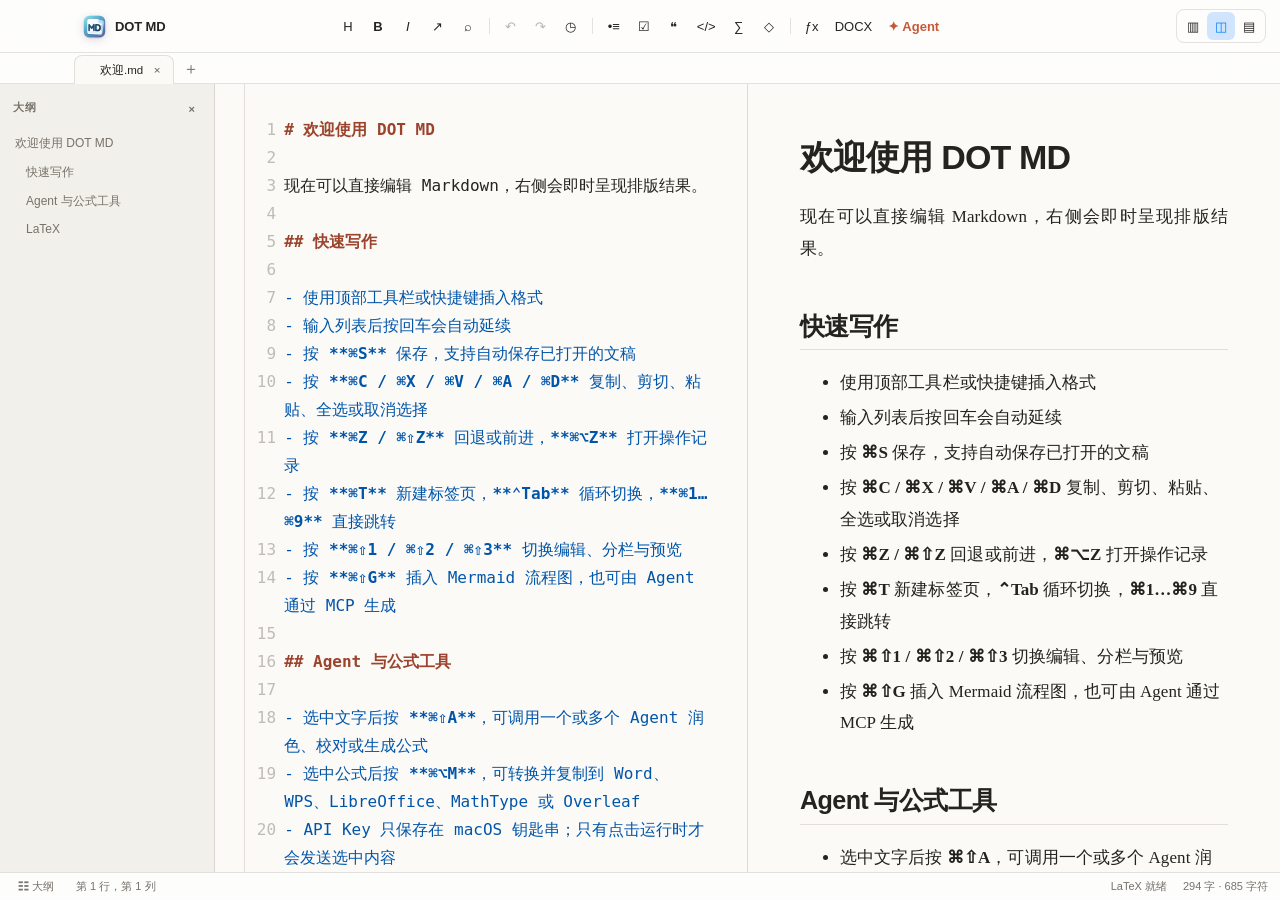
==== Sources/DOTMD/Resources/index.html @ 1af5473b "Open source DOT MD with iPhone and iPad support" ====
<!doctype html>
<html lang="zh-Hans">
<head>
  <meta charset="utf-8">
  <meta name="viewport" content="width=device-width, initial-scale=1">
  <meta http-equiv="Content-Security-Policy" content="default-src 'self' data: blob:; script-src 'self'; style-src 'self' 'unsafe-inline'; font-src 'self' data:; img-src 'self' data: blob:; connect-src 'none'; media-src 'none'; frame-src 'none'; object-src 'none'; worker-src 'none'; base-uri 'none'; form-action 'none'">
  <title>DOT MD</title>
  <link rel="stylesheet" href="vendor/codemirror/codemirror.css">
  <link rel="stylesheet" href="vendor/codemirror/addon/dialog/dialog.css">
  <link rel="stylesheet" href="vendor/katex/katex.min.css">
  <link rel="stylesheet" href="vendor/highlight/github.css" media="(prefers-color-scheme: light)">
  <link rel="stylesheet" href="vendor/highlight/github-dark.css" media="(prefers-color-scheme: dark)">
  <link rel="stylesheet" href="styles.css">
</head>
<body>
  <header class="topbar">
    <div class="traffic-space"></div>
    <div class="brand"><img class="brand-mark" src="Brand/DOT-MD-Mark.svg" alt=""><span>DOT MD</span></div>
    <nav class="format-tools" aria-label="格式工具栏">
      <button data-command="heading" title="标题（⌘⌥1）" aria-label="插入标题">H</button>
      <button data-command="bold" title="粗体（⌘B）" aria-label="加粗选中文字"><b>B</b></button>
      <button data-command="italic" title="斜体（⌘I）" aria-label="将选中文字设为斜体"><i>I</i></button>
      <button data-command="link" title="链接（⌘K）" aria-label="插入链接">↗</button>
      <button id="search-tools" title="查找与替换（⌘F）" aria-label="打开查找与替换">⌕</button>
      <span class="divider"></span>
      <button id="undo-action" title="回退（⌘Z）" aria-label="撤销上一步编辑">↶</button>
      <button id="redo-action" title="前进（⌘⇧Z）" aria-label="重做上一步编辑">↷</button>
      <button id="history-tools" title="操作记录（⌘⌥Z）" aria-label="打开操作记录">◷</button>
      <span class="divider"></span>
      <button data-command="bullet" title="无序列表" aria-label="插入无序列表">•≡</button>
      <button data-command="task" title="任务列表" aria-label="插入任务列表">☑</button>
      <button data-command="quote" title="引用" aria-label="插入引用">❝</button>
      <button data-command="code" title="代码块" aria-label="插入代码块">&lt;/&gt;</button>
      <button data-command="math" title="LaTeX 公式块（⌘⇧M）" aria-label="插入 LaTeX 公式块">∑</button>
      <button data-command="diagram" title="Mermaid 流程图（⌘⇧G）" aria-label="插入 Mermaid 流程图">◇</button>
      <span class="divider"></span>
      <button id="formula-tools" title="公式转换（⌘⌥M）" aria-label="打开公式转换器">ƒx</button>
      <button id="docx-tools" title="导出 Word / WPS（⌘⇧D）" aria-label="打开 Word 和 WPS 导出">DOCX</button>
      <button id="agent-tools" class="agent-button" title="Agent 编辑（⌘⇧A）" aria-label="打开 Agent 编辑台">✦ Agent</button>
    </nav>
    <div class="view-switch" role="group" aria-label="视图模式">
      <button data-mode="editor" title="仅编辑器" aria-label="仅显示编辑器" aria-pressed="false">▥</button>
      <button data-mode="split" class="active" title="分栏" aria-label="同时显示编辑器和预览" aria-pressed="true">◫</button>
      <button data-mode="preview" title="仅预览" aria-label="仅显示预览" aria-pressed="false">▤</button>
    </div>
    <div id="tabs-shell" aria-label="文稿标签页">
      <div id="tabs-list"></div>
      <button id="new-tab" title="新建标签页（⌘T）" aria-label="新建标签页">＋</button>
    </div>
  </header>

  <main id="workspace" class="mode-split outline-open">
    <aside id="outline">
      <div class="outline-header">大纲 <button id="close-outline" aria-label="关闭大纲">×</button></div>
      <div id="outline-list"><div class="outline-empty">添加标题后会在这里显示</div></div>
    </aside>
    <section id="editor-pane">
      <textarea id="source"></textarea>
    </section>
    <div id="splitter"></div>
    <section id="preview-pane">
      <article id="preview" class="markdown-body"></article>
    </section>
  </main>

  <footer class="statusbar">
    <button id="outline-toggle">☷ 大纲</button>
    <span id="cursor-status">第 1 行，第 1 列</span>
    <span class="status-spacer"></span>
    <span id="latex-status">LaTeX 就绪</span>
    <span id="word-count">0 字</span>
  </footer>

  <dialog id="settings-dialog">
    <form method="dialog">
      <h2>DOT MD 设置</h2>
      <section class="settings-section" aria-labelledby="settings-writing-title">
        <h3 id="settings-writing-title">写作与阅读</h3>
        <div class="settings-group">
          <label class="setting-row setting-slider"><span>编辑器字号</span><input id="font-size" type="range" min="13" max="24" value="16"><output id="font-size-value">16 px</output></label>
          <label class="setting-row setting-slider"><span>预览宽度</span><input id="reading-width" type="range" min="560" max="1000" step="20" value="760"><output id="reading-width-value">760 px</output></label>
          <label class="setting-row setting-toggle"><span>同步滚动</span><input id="sync-scroll" type="checkbox" checked></label>
          <label class="setting-row setting-toggle"><span>显示行号</span><input id="line-numbers" type="checkbox" checked></label>
        </div>
      </section>
      <section class="settings-section" aria-labelledby="settings-history-title">
        <h3 id="settings-history-title">操作记录</h3>
        <div class="settings-group">
          <label class="setting-row setting-slider"><span>历史记录步数</span><input id="history-depth" type="range" min="5" max="100" step="5" value="10"><output id="history-depth-value">10 步</output></label>
        </div>
      </section>
      <section class="settings-section" aria-labelledby="settings-appearance-title">
        <h3 id="settings-appearance-title">外观</h3>
        <div class="settings-group">
          <label class="setting-row setting-toggle glass-setting"><span class="setting-description">液态玻璃效果<small>仅用于顶栏、侧边栏等导航控件；macOS 26 使用系统材质</small></span><input id="liquid-glass" type="checkbox"></label>
        </div>
      </section>
      <section class="settings-section" aria-labelledby="settings-privacy-title">
        <h3 id="settings-privacy-title">隐私</h3>
        <div class="settings-group"><a id="open-privacy-policy" href="#privacy-policy">查看隐私政策与数据使用说明</a></div>
      </section>
      <section class="settings-section settings-agent-section" aria-labelledby="settings-agent-title">
        <h3 id="settings-agent-title">Agent 与模型</h3>
        <p class="settings-section-hint">在这里配置服务、模型和密钥；写作任务仍在 Agent 编辑台运行。密钥仅保存到 macOS 钥匙串。</p>
        <div id="agent-profiles"></div>
        <div class="settings-section-actions"><button type="button" id="save-agents" class="primary">保存 Agent 配置</button></div>
      </section>
      <section class="settings-section" aria-labelledby="settings-console-title">
        <h3 id="settings-console-title">Agent 控制台</h3>
        <div class="settings-group">
          <label class="setting-row setting-toggle"><span class="setting-description">允许本机 Agent 控制 DOT MD<small>使用 MCP / 命令行，不读取屏幕；默认关闭。每次读取或修改文稿都需要您在应用中确认。</small></span><input id="agent-console-enabled" type="checkbox"></label>
          <label class="setting-row setting-select"><span class="setting-description">允许的操作<small>只操作已在 DOT MD 中打开的文稿</small></span><select id="agent-console-access"><option value="read">仅读取</option><option value="edit">读取与编辑</option></select></label>
          <div class="agent-console-setup">
            <label><span>接入平台</span><select id="agent-console-platform"><option value="codex">Codex CLI</option><option value="claude">Claude Code</option><option value="cursor">Cursor</option><option value="opencode">OpenCode</option><option value="generic">DeepSeek Harness / 其他 MCP</option></select></label>
            <code id="agent-console-command">启用后显示接入命令</code>
            <button type="button" id="copy-agent-console-command">复制接入命令</button>
            <details><summary>直接控制命令</summary><code id="agent-console-cli-help">dotmd-agent status</code><p>支持 status、list、read、new、replace、append、diagram、find-replace、save；写入正文可从标准输入传入。</p></details>
          </div>
        </div>
      </section>
      <div class="dialog-actions"><button value="cancel" class="primary">完成</button></div>
    </form>
  </dialog>

  <dialog id="privacy-policy" class="large-dialog" aria-labelledby="privacy-policy-title">
    <form method="dialog">
      <div class="dialog-title"><div><h2 id="privacy-policy-title">DOT MD 隐私政策与数据使用说明</h2><p>当前应用版本 1.0.0 · 2026 年 10 月 5 日</p></div><button value="cancel" class="icon-close" aria-label="关闭隐私政策">×</button></div>
      <div class="privacy-policy-content">
        <h3>本机文稿与草稿</h3><p>普通编辑、查找、离线预览、公式转换和导出在设备上完成；当前没有广告、遥测上传或开发者运营的文稿服务器。应用访问您选择或主动打开的文稿，不自行扫描其他资料。iPhone/iPad 会在应用私有容器保存当前标签页正文、最近保存内容及文件访问书签，供重启恢复。恢复副本使用系统文件保护，可能进入系统备份；选择 iCloud Drive 等文件提供商时，同步由相应服务及系统设置管理。</p>
        <h3>设置、密钥与剪贴板</h3><p>偏好、端点、模型与工作流要求保存在本机。API Key 持久存入系统钥匙串；运行 Agent 时仍会作为认证信息发送给所配置端点或代理。请只使用可信地址。复制会写入系统剪贴板，粘贴会读取剪贴板；相关系统同步由您的系统设置决定。</p>
        <h3>第三方 Agent</h3><p>所有 Agent 默认停用。每次远程运行前会列出接收服务/主机与发送范围，只有您明确同意本次发送才继续。请求可能包含任务要求、选区、上下文或全文；并行评审、共识及工作流也可能向多个已选服务发送前序答案。DOCX 排版 Agent 只接收排版要求与设置。内容直接发往配置端点；接收方也会收到认证和网络连接信息，可能关联您的 API 账户并保存日志。数据保留、训练设置和删除方式依实际服务商政策，应用不能承诺所有服务都不存储或立即删除。回环地址服务是否继续联网由其提供者决定。</p>
        <h3>本机控制台</h3><p>MCP / 命令行控制台仅适用于 macOS，默认关闭且只监听回环地址。除状态检查外，文稿读取和修改请求仍需您在 DOT MD 中确认。Agent 宿主可能按自身策略处理获准读取的内容。</p>
        <h3>撤回与删除</h3><p>您可拒绝单次发送、停用 Agent，或点击“清除密钥”并保存配置；停用服务不自动删除 Key。关闭移动端标签页会从后续恢复副本移除它，未保存内容先询问是否保存；不会删除已另存的文件或备份。卸载不保证清除钥匙串，请在服务商账户撤销不再使用的 Key。删除本机内容不会删除第三方已收到的数据。</p>
        <h3>联系与完整说明</h3><p>完整政策随开源项目提供，计划公开地址为 github.com/mrckl-md/DOT-MD 的 PRIVACY.md；支持入口为同仓库 Issues。仓库公开前该入口尚不可用。反馈时不要附带真实 Key、私密文稿或未脱敏日志。正式商店版本还需发行者提供可访问政策链接及实际联系方式。</p>
      </div>
      <div class="dialog-actions"><button value="cancel" class="primary">完成</button></div>
    </form>
  </dialog>

  <dialog id="history-dialog" class="large-dialog history-dialog">
    <form method="dialog">
      <div class="dialog-title"><div><h2>操作记录</h2><p>选择任意记录，将当前文稿回退或前进到该状态。</p></div><button value="cancel" class="icon-close" aria-label="关闭操作记录">×</button></div>
      <div id="history-list" class="history-list"></div>
      <p class="format-hint">每个标签页分别保存记录；达到设置中的步数后，最旧记录会自动移除。回退后继续编辑会建立新的历史分支。</p>
    </form>
  </dialog>

  <dialog id="formula-dialog" class="large-dialog">
    <form method="dialog">
      <div class="dialog-title"><div><h2>公式转换器</h2><p>选中公式后规范化，并复制到学术编辑软件。</p></div><button value="cancel" class="icon-close" aria-label="关闭公式转换器">×</button></div>
      <label class="stack"><span>原始公式或普通数学文本</span><textarea id="formula-source" rows="4" placeholder="例如：积分 0 到无穷 e^-x^2 dx，或 ∑(1/n²)"></textarea></label>
      <div id="formula-preview" class="formula-preview">输入公式后在此预览</div>
      <div class="formula-actions">
        <button type="button" id="formula-normalize">自动转换为 LaTeX</button>
        <button type="button" id="formula-agent">让 Agent 修正</button>
        <select id="formula-target" aria-label="目标公式格式">
          <option value="word">Word / Microsoft 365</option><option value="wps">WPS 公式</option>
          <option value="mathml">MathML / LibreOffice</option><option value="latex">LaTeX / Overleaf</option>
          <option value="svg">SVG（视觉保真）</option>
        </select>
        <button type="button" id="formula-copy" class="primary">复制公式</button>
        <button type="button" id="formula-replace">替换选中内容</button>
      </div>
      <p class="format-hint">Word/WPS：先插入公式框（Word 为 ⌥=，输入格式选 LaTeX），再粘贴即可保持可编辑；剪贴板同时提供 MathML、LaTeX 与 SVG，目标软件会选择它支持的最佳格式。</p>
    </form>
  </dialog>

  <dialog id="search-dialog" class="large-dialog search-dialog">
    <form method="dialog">
      <div class="dialog-title"><div><h2>查找与替换</h2><p>支持精确、忽略大小写、模糊和 Agent 语义查找。</p></div><button value="cancel" class="icon-close" aria-label="关闭查找与替换">×</button></div>
      <div class="search-grid">
        <label class="stack"><span>查找</span><input id="search-query" type="search" autocomplete="off" placeholder="输入文字或语义描述…"></label>
        <label class="stack"><span>替换为</span><input id="replace-value" type="text" autocomplete="off" placeholder="替换内容（可留空）"></label>
        <label class="stack"><span>匹配方式</span><select id="search-mode"><option value="exact">精确匹配</option><option value="case-insensitive">忽略大小写</option><option value="fuzzy">模糊匹配</option></select></label>
      </div>
      <div class="search-actions">
        <button type="button" id="find-previous">上一个 ⇧↩</button>
        <button type="button" id="find-next" class="primary">下一个 ↩</button>
        <button type="button" id="replace-current">替换当前</button>
        <button type="button" id="replace-all">全部替换</button>
        <span class="action-spacer"></span>
        <button type="button" id="agent-find">✦ Agent 查找</button>
        <button type="button" id="agent-summary">✦ 总结全文</button>
      </div>
      <div id="search-status" class="search-status">输入内容开始查找</div>
      <div id="search-results" class="agent-results"></div>
      <p class="format-hint">普通和模糊查找完全在本机进行。只有主动点击 Agent 查找或总结全文，当前完整文稿才会发送给已启用的 Agent。</p>
    </form>
  </dialog>

  <dialog id="agent-dialog" class="large-dialog agent-dialog">
    <form method="dialog">
      <div class="dialog-title"><div><h2>Agent 编辑台</h2><p>可单独运行一个模型，或组成并行评审 / 共识集群。</p></div><button value="cancel" class="icon-close" aria-label="关闭 Agent 编辑台">×</button></div>
      <div class="agent-compose">
        <select id="agent-action"><option value="将选中内容改写得准确、清晰、适合学术写作">学术润色</option><option value="把选中内容转换为正确、可渲染的 LaTeX 公式，只返回公式源码">生成 / 修正公式</option><option value="用不要求数学背景的语言解释选中公式及每个符号">解释公式</option><option value="检查选中内容的逻辑、符号一致性和格式问题并给出修订稿">校对与审查</option><option value="总结完整文稿，生成结构清晰、可直接保存为 Markdown 的总结；保留关键结论、论据、公式和待办事项">总结全文为新文稿</option><option value="custom">自定义任务</option></select>
        <textarea id="agent-instruction" rows="2" placeholder="告诉 Agent 要怎样编辑…"></textarea>
        <select id="cluster-mode" aria-label="Agent 工作方式"><option value="single">单 Agent</option><option value="parallel">并行评审</option><option value="consensus">Agent 集群：并行 + 共识合并</option><option value="workflow">我的工作流程</option></select>
        <button type="button" id="agent-run" class="primary">运行 Agent</button>
      </div>
      <section id="workflow-builder" class="workflow-builder" hidden aria-label="我的文字工作流程">
        <div class="workflow-heading"><div><h3>我的文字工作流程</h3><p>按顺序完成每一步；“并行评审”会让几位 Agent 同时提出意见。</p></div><button type="button" id="workflow-template">使用常用流程</button></div>
        <label class="workflow-goal"><span>一句话描述想完成的事</span><textarea id="workflow-goal" rows="2" maxlength="1500" placeholder="例如：先润色论文摘要，让两位 Agent 分别审查，再综合成最终版本"></textarea></label>
        <div class="workflow-actions"><select id="workflow-planner" aria-label="负责设计流程的 Agent"></select><button type="button" id="workflow-generate">✦ Agent 设计流程</button><button type="button" id="workflow-add">＋ 添加一步</button></div>
        <div class="workflow-actions"><label>处理范围 <select id="workflow-scope"><option value="nearby">选中文字与附近内容</option><option value="full">完整文稿</option></select></label><label>完成后 <select id="workflow-outcome"><option value="edit">查看建议，再决定是否替换</option><option value="summary">可生成新的 .md 文稿</option></select></label></div>
        <p class="format-hint">设计流程时仅发送上面的一句话与可用 Agent 名称，不发送文稿。生成的步骤要先确认，且不会自动运行。</p>
        <div id="workflow-proposal" class="workflow-proposal" hidden></div>
        <div id="workflow-stages" class="workflow-stages"></div>
        <p id="workflow-preview" class="workflow-preview" aria-live="polite" tabindex="-1"></p>
      </section>
      <div class="agent-settings-link"><span id="agent-active-services">服务、模型和 API Key 在“设置 → Agent 与模型”中管理。</span><button type="button" id="agent-open-settings">管理 Agent…</button></div>
      <p class="format-hint">只有点击“运行 Agent”后，任务所需的选中内容或全文才会发送给已勾选的服务。工作流的后续步骤还会收到之前的 Agent 答案。并行与共识模式会产生多次 API 调用，费用由各供应商账户承担；本地 Agent 不离开电脑。</p>
      <div id="agent-results" class="agent-results"><div class="empty-result">先在文稿中选择内容，或直接描述编辑任务。</div></div>
    </form>
  </dialog>

  <dialog id="docx-dialog" class="large-dialog docx-dialog">
    <form method="dialog">
      <div class="dialog-title"><div><h2>导出 Word / WPS</h2><p>生成标准 .docx 文件；Word 与 WPS 使用同一文件，无需专有 .wps 格式。</p></div><button value="cancel" class="icon-close" aria-label="关闭 Word 和 WPS 导出">×</button></div>
      <div class="docx-layout">
        <div class="docx-controls">
          <label class="stack"><span>排版预设</span><select id="docx-preset"><option value="custom">自定义</option><option value="standard">通用文稿</option><option value="academic-cn">中文学术论文</option><option value="report">简洁报告</option></select></label>
          <div class="docx-font-groups">
            <section class="docx-font-group" aria-labelledby="docx-body-font-title">
              <h3 id="docx-body-font-title">正文</h3>
              <label class="stack"><span>中文字体</span><input id="docx-body-cjk-font" list="docx-fonts" value="宋体"></label>
              <label class="stack"><span>英文字体</span><input id="docx-body-latin-font" list="docx-fonts" value="Times New Roman"></label>
            </section>
            <section class="docx-font-group" aria-labelledby="docx-heading-font-title">
              <h3 id="docx-heading-font-title">标题</h3>
              <label class="stack"><span>中文字体</span><input id="docx-heading-cjk-font" list="docx-fonts" value="黑体"></label>
              <label class="stack"><span>英文字体</span><input id="docx-heading-latin-font" list="docx-fonts" value="Arial"></label>
            </section>
            <section class="docx-font-group" aria-labelledby="docx-math-font-title">
              <h3 id="docx-math-font-title">公式</h3>
              <label class="stack"><span>中文字符字体</span><input id="docx-math-cjk-font" list="docx-fonts" value="宋体"></label>
              <label class="stack"><span>英文字母与符号字体</span><input id="docx-math-latin-font" list="docx-fonts" value="Cambria Math"></label>
            </section>
          </div>
          <div class="docx-grid">
            <label class="stack"><span>代码字体</span><input id="docx-code-font" list="docx-fonts" value="Menlo"></label>
            <label class="stack"><span>正文字号 pt</span><input id="docx-body-size" type="number" min="8" max="24" step=".5" value="11"></label>
            <label class="stack"><span>标题放大倍数</span><input id="docx-heading-scale" type="number" min="1.05" max="2.4" step=".05" value="1.55"></label>
            <label class="stack"><span>行距倍数</span><input id="docx-line-spacing" type="number" min="1" max="3" step=".1" value="1.5"></label>
            <label class="stack"><span>段后间距 pt</span><input id="docx-paragraph-after" type="number" min="0" max="36" step="1" value="8"></label>
            <label class="stack"><span>首行缩进 mm</span><input id="docx-first-line-indent" type="number" min="0" max="20" step="1" value="0"></label>
            <label class="stack"><span>正文对齐</span><select id="docx-body-align"><option value="justify">两端对齐</option><option value="left">左对齐</option><option value="center">居中</option><option value="right">右对齐</option></select></label>
            <label class="stack"><span>标题对齐</span><select id="docx-heading-align"><option value="left">左对齐</option><option value="center">居中</option><option value="right">右对齐</option></select></label>
            <label class="stack"><span>纸张</span><select id="docx-page-size"><option value="letter">Letter</option><option value="a4">A4</option></select></label>
            <label class="stack"><span>页码</span><select id="docx-page-numbers"><option value="false">不显示</option><option value="true">页脚居中</option></select></label>
            <label class="stack"><span>上边距 mm</span><input id="docx-margin-top" type="number" min="10" max="50" step="1" value="25"></label>
            <label class="stack"><span>下边距 mm</span><input id="docx-margin-bottom" type="number" min="10" max="50" step="1" value="25"></label>
            <label class="stack"><span>左边距 mm</span><input id="docx-margin-left" type="number" min="10" max="50" step="1" value="25"></label>
            <label class="stack"><span>右边距 mm</span><input id="docx-margin-right" type="number" min="10" max="50" step="1" value="25"></label>
          </div>
          <datalist id="docx-fonts"><option value="Times New Roman"><option value="Arial"><option value="Calibri"><option value="Cambria"><option value="Cambria Math"><option value="STIX Two Math"><option value="宋体"><option value="黑体"><option value="楷体"><option value="仿宋"><option value="PingFang SC"><option value="Menlo"></datalist>
          <div class="docx-agent">
            <label class="stack"><span>一句话排版要求</span><textarea id="docx-request" rows="2" placeholder="例如：A4，正文宋体小四，1.5 倍行距，首行缩进两字，标题黑体居中，页脚页码"></textarea></label>
            <div class="docx-agent-actions"><select id="docx-agent-select" aria-label="排版 Agent"></select><button type="button" id="docx-agent-run">✦ Agent 生成设置</button><button type="button" id="docx-local-parse">本机识别常见要求</button></div>
            <div id="docx-agent-proposal" class="docx-agent-proposal" role="status"></div>
            <p class="format-hint">Agent 只接收上面的排版要求和当前设置，不接收文稿正文；仅在点击时请求所选服务。建议会先显示供确认，不自动改动文稿。</p>
          </div>
        </div>
        <aside class="docx-side"><div id="docx-page-preview" class="docx-page-preview"><h3>文稿标题</h3><p>这是中文与 English 混排的正文预览，可调整字体、行距与对齐。</p><p class="docx-math-sample">公式示例：E = mc²，中文变量甲。</p></div><div id="docx-layout-summary" class="docx-layout-summary"></div><p class="format-hint">中文、英文和公式字体分别写入 DOCX；目标电脑缺少字体时，Word/WPS 可能替换。Times New Roman 等非数学专用字体也可能被公式排版引擎替换，分式与根号建议使用 Cambria Math 等数学字体。公式仍以可编辑的 Word 数学结构导出。</p></aside>
      </div>
      <div class="docx-footer"><button type="button" id="docx-export" class="primary">导出 .docx…</button></div>
    </form>
  </dialog>
  <div id="toast" role="status"></div>

  <script src="vendor/codemirror/codemirror.js"></script>
  <script src="vendor/codemirror/mode/xml/xml.js"></script>
  <script src="vendor/codemirror/mode/markdown/markdown.js"></script>
  <script src="vendor/codemirror/addon/dialog/dialog.js"></script>
  <script src="vendor/codemirror/addon/search/searchcursor.js"></script>
  <script src="vendor/codemirror/addon/search/search.js"></script>
  <script src="vendor/codemirror/addon/search/jump-to-line.js"></script>
  <script src="vendor/codemirror/addon/edit/continuelist.js"></script>
  <script src="vendor/codemirror/addon/edit/closebrackets.js"></script>
  <script src="vendor/highlight/highlight.min.js"></script>
  <script src="vendor/katex/katex.min.js"></script>
  <script src="vendor/markdown-it/markdown-it.min.js"></script>
  <script src="vendor/markdown-it/markdown-it-footnote.min.js"></script>
  <script src="vendor/markdown-it/markdown-it-task-lists.min.js"></script>
  <script src="vendor/markdown-it/texmath.js"></script>
  <script src="fuzzy-search.js"></script>
  <script src="docx-export.js"></script>
  <script src="workflow-core.js"></script>
  <script src="mermaid-flowchart.js"></script>
  <script src="app.js"></script>
</body>
</html>
---- Sources/DOTMD/Resources/vendor/codemirror/codemirror.css ----
/* BASICS */

.CodeMirror {
  /* Set height, width, borders, and global font properties here */
  font-family: monospace;
  height: 300px;
  color: black;
  direction: ltr;
}

/* PADDING */

.CodeMirror-lines {
  padding: 4px 0; /* Vertical padding around content */
}
.CodeMirror pre.CodeMirror-line,
.CodeMirror pre.CodeMirror-line-like {
  padding: 0 4px; /* Horizontal padding of content */
}

.CodeMirror-scrollbar-filler, .CodeMirror-gutter-filler {
  background-color: white; /* The little square between H and V scrollbars */
}

/* GUTTER */

.CodeMirror-gutters {
  border-right: 1px solid #ddd;
  background-color: #f7f7f7;
  white-space: nowrap;
}
.CodeMirror-linenumbers {}
.CodeMirror-linenumber {
  padding: 0 3px 0 5px;
  min-width: 20px;
  text-align: right;
  color: #999;
  white-space: nowrap;
}

.CodeMirror-guttermarker { color: black; }
.CodeMirror-guttermarker-subtle { color: #999; }

/* CURSOR */

.CodeMirror-cursor {
  border-left: 1px solid black;
  border-right: none;
  width: 0;
}
/* Shown when moving in bi-directional text */
.CodeMirror div.CodeMirror-secondarycursor {
  border-left: 1px solid silver;
}
.cm-fat-cursor .CodeMirror-cursor {
  width: auto;
  border: 0 !important;
  background: #7e7;
}
.cm-fat-cursor div.CodeMirror-cursors {
  z-index: 1;
}
.cm-fat-cursor .CodeMirror-line::selection,
.cm-fat-cursor .CodeMirror-line > span::selection, 
.cm-fat-cursor .CodeMirror-line > span > span::selection { background: transparent; }
.cm-fat-cursor .CodeMirror-line::-moz-selection,
.cm-fat-cursor .CodeMirror-line > span::-moz-selection,
.cm-fat-cursor .CodeMirror-line > span > span::-moz-selection { background: transparent; }
.cm-fat-cursor { caret-color: transparent; }
@-moz-keyframes blink {
  0% {}
  50% { background-color: transparent; }
  100% {}
}
@-webkit-keyframes blink {
  0% {}
  50% { background-color: transparent; }
  100% {}
}
@keyframes blink {
  0% {}
  50% { background-color: transparent; }
  100% {}
}

/* Can style cursor different in overwrite (non-insert) mode */
.CodeMirror-overwrite .CodeMirror-cursor {}

.cm-tab { display: inline-block; text-decoration: inherit; }

.CodeMirror-rulers {
  position: absolute;
  left: 0; right: 0; top: -50px; bottom: 0;
  overflow: hidden;
}
.CodeMirror-ruler {
  border-left: 1px solid #ccc;
  top: 0; bottom: 0;
  position: absolute;
}

/* DEFAULT THEME */

.cm-s-default .cm-header {color: blue;}
.cm-s-default .cm-quote {color: #090;}
.cm-negative {color: #d44;}
.cm-positive {color: #292;}
.cm-header, .cm-strong {font-weight: bold;}
.cm-em {font-style: italic;}
.cm-link {text-decoration: underline;}
.cm-strikethrough {text-decoration: line-through;}

.cm-s-default .cm-keyword {color: #708;}
.cm-s-default .cm-atom {color: #219;}
.cm-s-default .cm-number {color: #164;}
.cm-s-default .cm-def {color: #00f;}
.cm-s-default .cm-variable,
.cm-s-default .cm-punctuation,
.cm-s-default .cm-property,
.cm-s-default .cm-operator {}
.cm-s-default .cm-variable-2 {color: #05a;}
.cm-s-default .cm-variable-3, .cm-s-default .cm-type {color: #085;}
.cm-s-default .cm-comment {color: #a50;}
.cm-s-default .cm-string {color: #a11;}
.cm-s-default .cm-string-2 {color: #f50;}
.cm-s-default .cm-meta {color: #555;}
.cm-s-default .cm-qualifier {color: #555;}
.cm-s-default .cm-builtin {color: #30a;}
.cm-s-default .cm-bracket {color: #997;}
.cm-s-default .cm-tag {color: #170;}
.cm-s-default .cm-attribute {color: #00c;}
.cm-s-default .cm-hr {color: #999;}
.cm-s-default .cm-link {color: #00c;}

.cm-s-default .cm-error {color: #f00;}
.cm-invalidchar {color: #f00;}

.CodeMirror-composing { border-bottom: 2px solid; }

/* Default styles for common addons */

div.CodeMirror span.CodeMirror-matchingbracket {color: #0b0;}
div.CodeMirror span.CodeMirror-nonmatchingbracket {color: #a22;}
.CodeMirror-matchingtag { background: rgba(255, 150, 0, .3); }
.CodeMirror-activeline-background {background: #e8f2ff;}

/* STOP */

/* The rest of this file contains styles related to the mechanics of
   the editor. You probably shouldn't touch them. */

.CodeMirror {
  position: relative;
  overflow: hidden;
  background: white;
}

.CodeMirror-scroll {
  overflow: scroll !important; /* Things will break if this is overridden */
  /* 50px is the magic margin used to hide the element's real scrollbars */
  /* See overflow: hidden in .CodeMirror */
  margin-bottom: -50px; margin-right: -50px;
  padding-bottom: 50px;
  height: 100%;
  outline: none; /* Prevent dragging from highlighting the element */
  position: relative;
  z-index: 0;
}
.CodeMirror-sizer {
  position: relative;
  border-right: 50px solid transparent;
}

/* The fake, visible scrollbars. Used to force redraw during scrolling
   before actual scrolling happens, thus preventing shaking and
   flickering artifacts. */
.CodeMirror-vscrollbar, .CodeMirror-hscrollbar, .CodeMirror-scrollbar-filler, .CodeMirror-gutter-filler {
  position: absolute;
  z-index: 6;
  display: none;
  outline: none;
}
.CodeMirror-vscrollbar {
  right: 0; top: 0;
  overflow-x: hidden;
  overflow-y: scroll;
}
.CodeMirror-hscrollbar {
  bottom: 0; left: 0;
  overflow-y: hidden;
  overflow-x: scroll;
}
.CodeMirror-scrollbar-filler {
  right: 0; bottom: 0;
}
.CodeMirror-gutter-filler {
  left: 0; bottom: 0;
}

.CodeMirror-gutters {
  position: absolute; left: 0; top: 0;
  min-height: 100%;
  z-index: 3;
}
.CodeMirror-gutter {
  white-space: normal;
  height: 100%;
  display: inline-block;
  vertical-align: top;
  margin-bottom: -50px;
}
.CodeMirror-gutter-wrapper {
  position: absolute;
  z-index: 4;
  background: none !important;
  border: none !important;
}
.CodeMirror-gutter-background {
  position: absolute;
  top: 0; bottom: 0;
  z-index: 4;
}
.CodeMirror-gutter-elt {
  position: absolute;
  cursor: default;
  z-index: 4;
}
.CodeMirror-gutter-wrapper ::selection { background-color: transparent }
.CodeMirror-gutter-wrapper ::-moz-selection { background-color: transparent }

.CodeMirror-lines {
  cursor: text;
  min-height: 1px; /* prevents collapsing before first draw */
}
.CodeMirror pre.CodeMirror-line,
.CodeMirror pre.CodeMirror-line-like {
  /* Reset some styles that the rest of the page might have set */
  -moz-border-radius: 0; -webkit-border-radius: 0; border-radius: 0;
  border-width: 0;
  background: transparent;
  font-family: inherit;
  font-size: inherit;
  margin: 0;
  white-space: pre;
  word-wrap: normal;
  line-height: inherit;
  color: inherit;
  z-index: 2;
  position: relative;
  overflow: visible;
  -webkit-tap-highlight-color: transparent;
  -webkit-font-variant-ligatures: contextual;
  font-variant-ligatures: contextual;
}
.CodeMirror-wrap pre.CodeMirror-line,
.CodeMirror-wrap pre.CodeMirror-line-like {
  word-wrap: break-word;
  white-space: pre-wrap;
  word-break: normal;
}

.CodeMirror-linebackground {
  position: absolute;
  left: 0; right: 0; top: 0; bottom: 0;
  z-index: 0;
}

.CodeMirror-linewidget {
  position: relative;
  z-index: 2;
  padding: 0.1px; /* Force widget margins to stay inside of the container */
}

.CodeMirror-widget {}

.CodeMirror-rtl pre { direction: rtl; }

.CodeMirror-code {
  outline: none;
}

/* Force content-box sizing for the elements where we expect it */
.CodeMirror-scroll,
.CodeMirror-sizer,
.CodeMirror-gutter,
.CodeMirror-gutters,
.CodeMirror-linenumber {
  -moz-box-sizing: content-box;
  box-sizing: content-box;
}

.CodeMirror-measure {
  position: absolute;
  width: 100%;
  height: 0;
  overflow: hidden;
  visibility: hidden;
}

.CodeMirror-cursor {
  position: absolute;
  pointer-events: none;
}
.CodeMirror-measure pre { position: static; }

div.CodeMirror-cursors {
  visibility: hidden;
  position: relative;
  z-index: 3;
}
div.CodeMirror-dragcursors {
  visibility: visible;
}

.CodeMirror-focused div.CodeMirror-cursors {
  visibility: visible;
}

.CodeMirror-selected { background: #d9d9d9; }
.CodeMirror-focused .CodeMirror-selected { background: #d7d4f0; }
.CodeMirror-crosshair { cursor: crosshair; }
.CodeMirror-line::selection, .CodeMirror-line > span::selection, .CodeMirror-line > span > span::selection { background: #d7d4f0; }
.CodeMirror-line::-moz-selection, .CodeMirror-line > span::-moz-selection, .CodeMirror-line > span > span::-moz-selection { background: #d7d4f0; }

.cm-searching {
  background-color: #ffa;
  background-color: rgba(255, 255, 0, .4);
}

/* Used to force a border model for a node */
.cm-force-border { padding-right: .1px; }

@media print {
  /* Hide the cursor when printing */
  .CodeMirror div.CodeMirror-cursors {
    visibility: hidden;
  }
}

/* See issue #2901 */
.cm-tab-wrap-hack:after { content: ''; }

/* Help users use markselection to safely style text background */
span.CodeMirror-selectedtext { background: none; }
---- Sources/DOTMD/Resources/vendor/codemirror/addon/dialog/dialog.css ----
.CodeMirror-dialog {
  position: absolute;
  left: 0; right: 0;
  background: inherit;
  z-index: 15;
  padding: .1em .8em;
  overflow: hidden;
  color: inherit;
}

.CodeMirror-dialog-top {
  border-bottom: 1px solid #eee;
  top: 0;
}

.CodeMirror-dialog-bottom {
  border-top: 1px solid #eee;
  bottom: 0;
}

.CodeMirror-dialog input {
  border: none;
  outline: none;
  background: transparent;
  width: 20em;
  color: inherit;
  font-family: monospace;
}

.CodeMirror-dialog button {
  font-size: 70%;
}
---- Sources/DOTMD/Resources/vendor/highlight/github.css ----
pre code.hljs {
  display: block;
  overflow-x: auto;
  padding: 1em
}
code.hljs {
  padding: 3px 5px
}
/*!
  Theme: GitHub
  Description: Light theme as seen on github.com
  Author: github.com
  Maintainer: @Hirse
  Updated: 2021-05-15

  Outdated base version: https://github.com/primer/github-syntax-light
  Current colors taken from GitHub's CSS
*/
.hljs {
  color: #24292e;
  background: #ffffff
}
.hljs-doctag,
.hljs-keyword,
.hljs-meta .hljs-keyword,
.hljs-template-tag,
.hljs-template-variable,
.hljs-type,
.hljs-variable.language_ {
  /* prettylights-syntax-keyword */
  color: #d73a49
}
.hljs-title,
.hljs-title.class_,
.hljs-title.class_.inherited__,
.hljs-title.function_ {
  /* prettylights-syntax-entity */
  color: #6f42c1
}
.hljs-attr,
.hljs-attribute,
.hljs-literal,
.hljs-meta,
.hljs-number,
.hljs-operator,
.hljs-variable,
.hljs-selector-attr,
.hljs-selector-class,
.hljs-selector-id {
  /* prettylights-syntax-constant */
  color: #005cc5
}
.hljs-regexp,
.hljs-string,
.hljs-meta .hljs-string {
  /* prettylights-syntax-string */
  color: #032f62
}
.hljs-built_in,
.hljs-symbol {
  /* prettylights-syntax-variable */
  color: #e36209
}
.hljs-comment,
.hljs-code,
.hljs-formula {
  /* prettylights-syntax-comment */
  color: #6a737d
}
.hljs-name,
.hljs-quote,
.hljs-selector-tag,
.hljs-selector-pseudo {
  /* prettylights-syntax-entity-tag */
  color: #22863a
}
.hljs-subst {
  /* prettylights-syntax-storage-modifier-import */
  color: #24292e
}
.hljs-section {
  /* prettylights-syntax-markup-heading */
  color: #005cc5;
  font-weight: bold
}
.hljs-bullet {
  /* prettylights-syntax-markup-list */
  color: #735c0f
}
.hljs-emphasis {
  /* prettylights-syntax-markup-italic */
  color: #24292e;
  font-style: italic
}
.hljs-strong {
  /* prettylights-syntax-markup-bold */
  color: #24292e;
  font-weight: bold
}
.hljs-addition {
  /* prettylights-syntax-markup-inserted */
  color: #22863a;
  background-color: #f0fff4
}
.hljs-deletion {
  /* prettylights-syntax-markup-deleted */
  color: #b31d28;
  background-color: #ffeef0
}
.hljs-char.escape_,
.hljs-link,
.hljs-params,
.hljs-property,
.hljs-punctuation,
.hljs-tag {
  /* purposely ignored */
  
}
---- Sources/DOTMD/Resources/vendor/highlight/github-dark.css ----
pre code.hljs {
  display: block;
  overflow-x: auto;
  padding: 1em
}
code.hljs {
  padding: 3px 5px
}
/*!
  Theme: GitHub Dark
  Description: Dark theme as seen on github.com
  Author: github.com
  Maintainer: @Hirse
  Updated: 2021-05-15

  Outdated base version: https://github.com/primer/github-syntax-dark
  Current colors taken from GitHub's CSS
*/
.hljs {
  color: #c9d1d9;
  background: #0d1117
}
.hljs-doctag,
.hljs-keyword,
.hljs-meta .hljs-keyword,
.hljs-template-tag,
.hljs-template-variable,
.hljs-type,
.hljs-variable.language_ {
  /* prettylights-syntax-keyword */
  color: #ff7b72
}
.hljs-title,
.hljs-title.class_,
.hljs-title.class_.inherited__,
.hljs-title.function_ {
  /* prettylights-syntax-entity */
  color: #d2a8ff
}
.hljs-attr,
.hljs-attribute,
.hljs-literal,
.hljs-meta,
.hljs-number,
.hljs-operator,
.hljs-variable,
.hljs-selector-attr,
.hljs-selector-class,
.hljs-selector-id {
  /* prettylights-syntax-constant */
  color: #79c0ff
}
.hljs-regexp,
.hljs-string,
.hljs-meta .hljs-string {
  /* prettylights-syntax-string */
  color: #a5d6ff
}
.hljs-built_in,
.hljs-symbol {
  /* prettylights-syntax-variable */
  color: #ffa657
}
.hljs-comment,
.hljs-code,
.hljs-formula {
  /* prettylights-syntax-comment */
  color: #8b949e
}
.hljs-name,
.hljs-quote,
.hljs-selector-tag,
.hljs-selector-pseudo {
  /* prettylights-syntax-entity-tag */
  color: #7ee787
}
.hljs-subst {
  /* prettylights-syntax-storage-modifier-import */
  color: #c9d1d9
}
.hljs-section {
  /* prettylights-syntax-markup-heading */
  color: #1f6feb;
  font-weight: bold
}
.hljs-bullet {
  /* prettylights-syntax-markup-list */
  color: #f2cc60
}
.hljs-emphasis {
  /* prettylights-syntax-markup-italic */
  color: #c9d1d9;
  font-style: italic
}
.hljs-strong {
  /* prettylights-syntax-markup-bold */
  color: #c9d1d9;
  font-weight: bold
}
.hljs-addition {
  /* prettylights-syntax-markup-inserted */
  color: #aff5b4;
  background-color: #033a16
}
.hljs-deletion {
  /* prettylights-syntax-markup-deleted */
  color: #ffdcd7;
  background-color: #67060c
}
.hljs-char.escape_,
.hljs-link,
.hljs-params,
.hljs-property,
.hljs-punctuation,
.hljs-tag {
  /* purposely ignored */
  
}
---- Sources/DOTMD/Resources/styles.css ----
:root {
  color-scheme: light dark;
  --bg: #f7f5f0;
  --panel: #fbfaf7;
  --raised: rgba(255,255,255,.78);
  --text: #24231f;
  --muted: #777269;
  --line: rgba(70,62,49,.14);
  --accent: #c65836;
  --accent-soft: rgba(198,88,54,.12);
  --control-accent: #007aff;
  --control-accent-soft: rgba(0,122,255,.18);
  --control-surface: rgba(116,105,91,.07);
  --control-field: #fff;
  --control-raised: rgba(255,255,255,.86);
  --slider-track: rgba(73,68,62,.22);
  --switch-off: #a7a6a4;
  --editor-size: 16px;
  --reading-width: 760px;
}
* {
  box-sizing: border-box;
}
html, body {
  width: 100%;
  height: 100%;
  margin: 0;
  overflow: hidden;
}
body {
  background: var(--bg);
  color: var(--text);
  font-family: -apple-system, BlinkMacSystemFont, "SF Pro Text", sans-serif;
  transition: background .25s ease;
}
button {
  color: inherit;
  font: inherit;
}
.topbar {
  height: 84px;
  display: grid;
  grid-template-columns: 225px 1fr 225px;
  grid-template-rows: 52px 32px;
  align-items: center;
  border-bottom: 1px solid var(--line);
  background: var(--raised);
  backdrop-filter: blur(22px);
  -webkit-app-region: drag;
  user-select: none;
}
.traffic-space {
  position: absolute;
  width: 78px;
}
.brand {
  padding-left: 82px;
  display: flex;
  align-items: center;
  gap: 8px;
  font-size: 13px;
  font-weight: 650;
  letter-spacing: -.01em;
  white-space:nowrap;
  -webkit-app-region:drag;
  cursor:default;
}
.brand-mark {
  display:block;
  width:25px;
  height:25px;
  border-radius:8px;
  filter:drop-shadow(0 2px 4px rgba(56,37,83,.18));
}
.format-tools {
  justify-self: center;
  display: flex;
  align-items: center;
  gap: 2px;
  white-space:nowrap;
}
.format-tools button, .view-switch button {
  border: 0;
  border-radius: 6px;
  background: transparent;
  min-width: 28px;
  height: 28px;
  padding: 0 7px;
  font-size: 13px;
  cursor:pointer;
}
.format-tools button:disabled {
  opacity:.32;
  pointer-events:none
}
.format-tools .agent-button {
  width:auto;
  color:var(--accent);
  font-weight:650;
}
.format-tools button:hover, .view-switch button:hover, .statusbar button:hover {
  background: var(--control-accent-soft);
  color: var(--control-accent);
}
.divider {
  width: 1px;
  height: 16px;
  margin: 0 5px;
  background: var(--line);
}
.view-switch {
  justify-self: end;
  margin-right: 14px;
  padding: 2px;
  display: flex;
  border: 1px solid var(--line);
  border-radius: 8px;
}
.view-switch button.active {
  background: var(--control-accent-soft);
  color: var(--control-accent);
}
#tabs-shell {
  grid-column:1/-1;
  width:100%;
  height:32px;
  display:flex;
  align-items:end;
  gap:4px;
  padding:0 10px 0 74px;
  border-top:1px solid var(--line);
  overflow:hidden;
}
.topbar button,.topbar input,.topbar select,.topbar textarea,.topbar a,.topbar .document-tab {
  -webkit-app-region:no-drag
}
#tabs-list {
  min-width:0;
  display:flex;
  align-items:end;
  gap:3px;
  overflow-x:auto;
  scrollbar-width:none;
}
#tabs-list::-webkit-scrollbar {
  display:none;
}
.document-tab {
  flex:0 1 210px;
  min-width:92px;
  max-width:210px;
  height:28px;
  display:grid;
  grid-template-columns:10px minmax(0,1fr) 20px;
  align-items:center;
  gap:5px;
  padding:0 5px 0 10px;
  border:1px solid transparent;
  border-bottom:0;
  border-radius:8px 8px 0 0;
  background:transparent;
  color:var(--muted);
  font-size:11.5px;
  cursor:default;
}
.document-tab:hover {
  background:rgba(120,110,90,.07);
}
.document-tab.active {
  height:29px;
  background:var(--panel);
  color:var(--text);
  border-color:var(--line);
  box-shadow:0 -1px 0 rgba(255,255,255,.04) inset;
}
.tab-dirty {
  width:7px;
  height:7px;
  border-radius:50%;
  background:transparent;
}
.document-tab.dirty .tab-dirty {
  background:var(--accent);
}
.tab-title {
  overflow:hidden;
  text-overflow:ellipsis;
  white-space:nowrap;
  text-align:left;
}
.tab-close {
  display:grid;
  place-items:center;
  width:18px;
  height:18px;
  border:0;
  border-radius:5px;
  background:transparent;
  color:inherit;
  opacity:0;
  padding:0;
}
.document-tab:hover .tab-close,.document-tab.active .tab-close {
  opacity:.72;
}
.tab-close:hover {
  background:var(--control-accent-soft);
  color:var(--control-accent);
  opacity:1
}
#new-tab {
  flex:0 0 26px;
  height:25px;
  margin-bottom:2px;
  border:0;
  border-radius:6px;
  background:transparent;
  color:var(--muted);
  font-size:16px;
  padding:0;
}
#new-tab:hover {
  background:var(--control-accent-soft);
  color:var(--control-accent);
}
#workspace {
  height: calc(100% - 112px);
  display: grid;
  grid-template-columns: 0 minmax(300px,1fr) 1px minmax(300px,1fr);
}
#workspace.outline-open {
  grid-template-columns: 215px minmax(300px,1fr) 1px minmax(300px,1fr);
}
#outline {
  grid-column:1;
  overflow: hidden;
  border-right: 1px solid var(--line);
  background: rgba(0,0,0,.018);
  min-width: 0;
}
.outline-header {
  height: 42px;
  padding: 16px 13px 8px;
  font-size: 11px;
  font-weight: 700;
  color: var(--muted);
  letter-spacing: .08em;
  display:flex;
  justify-content:space-between;
}
.outline-header button {
  border:0;
  background:transparent;
  color:var(--muted);
  cursor:pointer;
}
#outline-list {
  padding: 3px 8px 20px;
  overflow: auto;
  height: calc(100% - 42px);
}
.outline-item {
  display:block;
  width:100%;
  border:0;
  background:transparent;
  text-align:left;
  border-radius:6px;
  padding:6px 7px;
  overflow:hidden;
  text-overflow:ellipsis;
  white-space:nowrap;
  color:var(--muted);
  font-size:12px;
}
.outline-item:hover {
  background:var(--control-accent-soft);
  color:var(--control-accent);
}
.outline-empty {
  color:var(--muted);
  opacity:.62;
  font-size:12px;
  padding:8px;
  line-height:1.5;
}
#editor-pane, #preview-pane {
  min-width:0;
  overflow:hidden;
  background:var(--panel);
}
#editor-pane {
  grid-column:2;
}
#splitter {
  grid-column:3;
  background:var(--line);
  cursor:col-resize;
}
#preview-pane {
  grid-column:4;
}
.CodeMirror {
  width:100%;
  height:100%;
  background:transparent;
  color:var(--text);
  font:var(--editor-size)/1.75 ui-monospace,"SFMono-Regular",Menlo,monospace;
}
.CodeMirror-gutters {
  background:transparent;
  border-right:1px solid var(--line);
}
.CodeMirror-linenumber {
  color:var(--muted);
  opacity:.45;
}
.CodeMirror-lines {
  padding:32px 7%;
}
.CodeMirror-cursor {
  border-left-color:var(--accent);
  border-left-width:2px;
}
.CodeMirror-selected {
  background:var(--accent-soft) !important;
}
.cm-header {
  color:#9b432d !important;
  font-weight:700;
}
.cm-strong {
  color:#9b432d;
}
.cm-em {
  color:#71603b
}
.cm-link {
  color:#2f6d82
}
.cm-comment {
  color:#888
}
.cm-quote {
  color:#777
}
.cm-variable-2 {
  color:#7d5c30
}
#preview-pane {
  overflow:auto;
  scroll-behavior:smooth;
}
.markdown-body {
  max-width:var(--reading-width);
  margin:0 auto;
  padding:44px 52px 100px;
  font:17px/1.86 Charter,"Iowan Old Style","Songti SC",serif;
  letter-spacing:.005em;
}
.markdown-body h1,.markdown-body h2,.markdown-body h3,.markdown-body h4 {
  font-family:-apple-system,BlinkMacSystemFont,"PingFang SC",sans-serif;
  line-height:1.3;
  letter-spacing:-.025em;
  margin:1.8em 0 .65em;
  scroll-margin-top:24px;
}
.markdown-body h1 {
  font-size:2em;
  margin-top:.2em;
}
.markdown-body h2 {
  font-size:1.48em;
  border-bottom:1px solid var(--line);
  padding-bottom:.28em
}
.markdown-body h3 {
  font-size:1.18em
}
.markdown-body p {
  margin:.75em 0;
  text-align:justify;
}
.markdown-body a {
  color:var(--accent);
  text-decoration-thickness:1px;
  text-underline-offset:3px
}
.markdown-body blockquote {
  margin:1.2em 0;
  padding:.1em 1.2em;
  border-left:3px solid var(--accent);
  color:var(--muted);
  background:var(--accent-soft);
  border-radius:0 7px 7px 0
}
.markdown-body code {
  font: .87em/1.5 ui-monospace,"SFMono-Regular",Menlo,monospace;
  background:rgba(120,110,90,.1);
  padding:.12em .35em;
  border-radius:4px
}
.markdown-body pre {
  overflow:auto;
  border:1px solid var(--line);
  background:rgba(120,110,90,.07);
  padding:16px 18px;
  border-radius:10px
}
.markdown-body pre code {
  padding:0;
  background:none
}
.dotmd-mermaid {
  margin:1.35em 0;
  padding:24px;
  overflow:auto;
  border:1px solid color-mix(in srgb, var(--line) 65%, transparent);
  border-radius:13px;
  background:var(--panel);
}
.dotmd-flowchart-svg {
  display:block;
  width:100%;
  min-width:480px;
  height:auto;
  max-height:none;
}
.dotmd-flow-node rect,.dotmd-flow-node ellipse,.dotmd-flow-node polygon {
  fill:#f5f3ff;
  stroke:#a999ec;
  stroke-width:1.55;
}
.dotmd-flow-node text,.dotmd-flow-edge-label {
  fill:var(--text);
  font:500 14px -apple-system,BlinkMacSystemFont,"PingFang SC",sans-serif;
}
.dotmd-flow-edge {
  fill:none;
  stroke:color-mix(in srgb, var(--text) 72%, var(--muted));
  stroke-width:1.55;
}
.dotmd-flow-arrow { fill:var(--text); }
.dotmd-flow-edge-label {
  paint-order:stroke;
  stroke:var(--panel);
  stroke-width:6px;
  stroke-linejoin:round;
  font-size:12px;
}
@media (prefers-color-scheme:dark) {
  .dotmd-flow-node rect,.dotmd-flow-node ellipse,.dotmd-flow-node polygon {
    fill:#343047;
    stroke:#a999ec;
  }
}
.dotmd-mermaid-error {
  display:grid;
  gap:6px;
  color:#c43c35;
  background:rgba(220,70,60,.08);
}
.dotmd-mermaid-error span { color:var(--muted); }
.markdown-body table {
  width:100%;
  border-collapse:collapse;
  margin:1.4em 0;
  font-size:.94em
}
.markdown-body th,.markdown-body td {
  border:1px solid var(--line);
  padding:7px 10px
}
.markdown-body th {
  background:rgba(120,110,90,.08)
}
.markdown-body img {
  max-width:100%;
  border-radius:8px
}
.markdown-body hr {
  border:0;
  border-top:1px solid var(--line);
  margin:2.5em 0
}
.markdown-body li {
  margin:.2em 0
}
.task-list-item {
  list-style:none
}
.task-list-item input {
  margin-left:-1.4em;
  margin-right:.45em;
  accent-color:var(--control-accent)
}
.markdown-body .preview-selection {
  position:relative;
  background:linear-gradient(90deg,var(--accent-soft),rgba(198,88,54,.045));
  outline:2px solid color-mix(in srgb,var(--accent) 42%,transparent);
  outline-offset:5px;
  border-radius:5px;
  transition:background .14s ease,outline-color .14s ease
}
.katex-display {
  overflow-x:auto;
  overflow-y:hidden;
  padding:.5em 0
}
.footnotes {
  font-size:.86em;
  color:var(--muted);
  border-top:1px solid var(--line);
  margin-top:3em
}
.statusbar {
  height:28px;
  display:flex;
  align-items:center;
  gap:16px;
  padding:0 12px;
  border-top:1px solid var(--line);
  color:var(--muted);
  font-size:11px;
  background:var(--raised);
  user-select:none;
}
.statusbar button {
  border:0;
  background:transparent;
  color:inherit;
  padding:3px 6px;
  border-radius:5px
}
.status-spacer {
  flex:1
}
#settings-dialog {
  width:min(1000px,calc(100vw - 42px));
  max-height:calc(100vh - 70px);
  overflow:auto;
  border:1px solid var(--line);
  border-radius:16px;
  background:var(--panel);
  color:var(--text);
  box-shadow:0 22px 70px rgba(0,0,0,.28);
  padding:26px;
}
#settings-dialog::backdrop {
  background:rgba(0,0,0,.2);
  backdrop-filter:blur(2px)
}
#settings-dialog h2 {
  font-size:19px;
  margin:0 0 20px;
  letter-spacing:-.02em
}
#settings-dialog .settings-section + .settings-section {
  margin-top:18px;
}
#settings-dialog .settings-section h3 {
  margin:0 0 7px 4px;
  color:var(--muted);
  font-size:11px;
  font-weight:650;
  letter-spacing:.01em;
}
#settings-dialog .settings-group {
  overflow:hidden;
  border:1px solid var(--line);
  border-radius:11px;
  background:var(--control-surface);
}
#settings-dialog .setting-row {
  position:relative;
  min-height:52px;
  margin:0;
  padding:12px 15px;
  align-items:center;
  color:var(--text);
  font-size:13px;
  cursor:pointer;
 }
#settings-dialog .setting-row + .setting-row::before {
  content:"";
  position:absolute;
  top:0;
  left:15px;
  right:15px;
  height:1px;
  background:var(--line);
 }
#settings-dialog .setting-slider {
  display:grid;
  grid-template-columns:minmax(130px,1fr) minmax(150px,210px) 65px;
  gap:13px;
 }
#settings-dialog .setting-toggle {
  display:flex;
  justify-content:space-between;
  gap:18px;
 }
#settings-dialog .setting-select {
  display:flex;
  justify-content:space-between;
  gap:18px
}
#settings-dialog .setting-description small {
  display:block;
  margin-top:3px;
  color:var(--muted);
  font-size:11px;
  line-height:1.35;
  font-weight:400;
 }
#settings-dialog .glass-setting {
  min-height:65px;
}
#settings-dialog output {
  color:var(--muted);
  font-size:12px;
  text-align:right;
  white-space:nowrap;
}
.settings-section-hint { margin:0 4px 10px; color:var(--muted); font-size:12px; line-height:1.5 }
.settings-section-actions { display:flex; justify-content:flex-end; margin-top:10px }
.settings-agent-section #agent-profiles { overflow-x:auto }
.agent-settings-link { display:flex; align-items:center; justify-content:space-between; gap:12px; margin-top:16px; padding:11px 13px; border:1px solid var(--line); border-radius:9px; color:var(--muted); font-size:12px }
.agent-settings-link button { flex:none }
.dialog-actions {
  text-align:right;
  margin-top:20px;
}
.agent-console-setup { display:grid; gap:9px; padding:12px 14px }
.agent-console-setup > label { display:flex; align-items:center; justify-content:space-between; gap:12px; color:var(--muted); font-size:12px }
.agent-console-setup code {
  display:block; padding:10px; border:1px solid var(--line); border-radius:8px;
  background:var(--bg); color:var(--text); white-space:pre-wrap; overflow-wrap:anywhere;
  font:11px/1.5 ui-monospace,SFMono-Regular,Menlo,monospace
}
.agent-console-setup button { justify-self:start }
.agent-console-setup details p { margin:7px 0 0; color:var(--muted); font-size:11px }
.large-dialog {
  width:min(820px,calc(100vw - 60px));
  max-height:calc(100vh - 70px);
  overflow:auto;
  border:1px solid var(--line);
  border-radius:16px;
  background:var(--panel);
  color:var(--text);
  box-shadow:0 24px 80px rgba(0,0,0,.35);
  padding:0
}
.large-dialog::backdrop {
  background:rgba(0,0,0,.3);
  backdrop-filter:blur(4px)
}
.large-dialog form {
  padding:22px
}
.dialog-title {
  display:flex;
  justify-content:space-between;
  align-items:start;
  margin-bottom:18px
}
.dialog-title h2 {
  margin:0;
  font-size:19px
}
.dialog-title p {
  margin:5px 0 0;
  color:var(--muted);
  font-size:12px
}
.icon-close {
  border:0;
  background:transparent;
  color:var(--muted);
  font-size:20px;
  border-radius:6px
}
.icon-close:hover {
  background:var(--accent-soft);
  color:var(--accent)
}
.stack {
  display:grid;
  gap:7px;
  color:var(--muted);
  font-size:12px
}
.stack textarea,.agent-compose textarea {
  width:100%;
  resize:vertical;
  border:1px solid var(--line);
  border-radius:9px;
  background:var(--bg);
  color:var(--text);
  padding:10px;
  font:13px/1.55 ui-monospace,monospace;
  outline:none
}
.stack textarea:focus,.agent-compose textarea:focus {
  border-color:var(--accent)
}
.formula-preview {
  min-height:92px;
  margin:14px 0;
  padding:18px;
  border:1px solid var(--line);
  border-radius:10px;
  background:var(--bg);
  display:grid;
  place-items:center;
  overflow:auto
}
.formula-actions,.agent-compose {
  display:flex;
  gap:8px;
  align-items:center;
  flex-wrap:wrap
}
.formula-actions button,.agent-compose button,#save-agents {
  border:1px solid var(--line);
  border-radius:7px;
  background:var(--raised);
  color:var(--text);
  padding:7px 10px
}
.formula-actions .primary,.agent-compose .primary {
  background:var(--accent);
  border-color:var(--accent);
  color:white
}
.formula-actions select,.agent-compose select {
  border:1px solid var(--line);
  border-radius:7px;
  background:var(--bg);
  color:var(--text);
  padding:6px 8px
}
.format-hint {
  color:var(--muted);
  font-size:11px;
  line-height:1.5;
  margin:12px 0 0
}
.agent-compose textarea {
  flex:1 1 100%;
  font-family:inherit
}
.workflow-builder {
  margin-top:16px;
  padding:16px;
  border:1px solid var(--line);
  border-radius:12px;
  background:var(--control-surface)
}
.workflow-builder[hidden],.workflow-proposal[hidden] { display:none }
.workflow-heading,.workflow-actions,.workflow-stage-top,.workflow-stage-controls {
  display:flex;
  align-items:center;
  gap:8px
}
.workflow-heading { justify-content:space-between; align-items:flex-start }
.workflow-heading h3 { margin:0; font-size:16px }
.workflow-heading p { margin:4px 0 0; color:var(--muted); font-size:12px }
.workflow-builder button,.workflow-builder select,.workflow-builder input:not([type="checkbox"]),.workflow-builder textarea {
  border:1px solid var(--line);
  border-radius:8px;
  background:var(--bg);
  color:var(--text);
  padding:8px 10px;
  font:inherit
}
.workflow-builder button { background:var(--raised); cursor:pointer }
.workflow-builder button:disabled { opacity:.5; cursor:default }
.workflow-builder textarea:focus,.workflow-builder input:focus,.workflow-builder select:focus {
  outline:2px solid var(--accent); outline-offset:1px
}
.workflow-goal,.workflow-prompt { display:grid; gap:6px; font-size:12px; color:var(--muted) }
.workflow-goal { margin-top:14px }
.workflow-goal textarea,.workflow-prompt textarea { width:100%; resize:vertical; min-height:64px }
.workflow-actions { margin-top:10px; flex-wrap:wrap }
.workflow-actions label { display:flex; align-items:center; gap:8px; color:var(--muted); font-size:12px }
.workflow-stages { display:grid; gap:18px; margin-top:18px }
.workflow-stage { position:relative; display:grid; gap:12px; padding:14px; border:1px solid var(--line); border-radius:10px; background:var(--bg) }
.workflow-stage:not(:last-child)::after {
  content:'↓'; position:absolute; bottom:-20px; left:24px; color:var(--muted); font-size:18px
}
.workflow-stage-top input { flex:1; min-width:0; font-weight:650 }
.workflow-stage-controls button { width:34px; padding:7px 0 }
.workflow-number {
  display:grid; place-items:center; width:30px; height:30px; flex:none;
  border-radius:50%; background:var(--accent); color:white; font-weight:700; font-size:12px
}
.workflow-agents { display:flex; gap:10px; flex-wrap:wrap; align-items:center }
.workflow-agents label { display:flex; align-items:center; gap:5px; font-size:12px }
.workflow-agents select { min-width:180px }
.workflow-preview,.workflow-proposal {
  margin:14px 0 0; padding:12px; border:1px solid var(--line); border-radius:8px;
  color:var(--muted); font-size:12px; line-height:1.55
}
.workflow-preview.workflow-warning { color:#d75c4b }
.workflow-proposal ol { margin:8px 0; padding-left:24px }
.workflow-proposal li { margin:6px 0 }
.workflow-proposal button { margin-top:4px }
.workflow-result-label { color:var(--muted); font-size:12px; font-weight:650; padding:5px 2px }
.agent-dialog details {
  margin-top:16px;
  border:1px solid var(--line);
  border-radius:10px;
  padding:10px
}
.agent-dialog summary {
  cursor:pointer;
  color:var(--muted);
  font-size:12px;
  font-weight:650
}
.agent-profile {
  display:grid;
  grid-template-columns:38px minmax(105px,1fr) minmax(125px,1.1fr) minmax(210px,2.8fr) minmax(130px,1.3fr);
  gap:7px;
  align-items:center;
  margin:0;
  padding:10px 8px;
  border-top:1px solid var(--line)
}
#agent-profiles {
  margin-top:10px;
  overflow:hidden;
  border:1px solid var(--line);
  border-radius:9px;
  background:var(--control-surface)
}
.agent-profile-header {
  display:grid;
  grid-template-columns:38px minmax(105px,1fr) minmax(125px,1.1fr) minmax(210px,2.8fr) minmax(130px,1.3fr);
  gap:7px;
  padding:9px 8px;
  color:var(--muted);
  font-size:10px;
  font-weight:650
}
.agent-profile input,.agent-profile select {
  min-width:0;
  width:100%;
  border:1px solid var(--line);
  border-radius:6px;
  background:var(--bg);
  color:var(--text);
  padding:6px;
  font-size:11px
}
.agent-profile .key-group {
  grid-column:3/-1
}
.agent-profile .key-group { display:flex; gap:7px; align-items:center }
.agent-profile .key-group .key { flex:1 }
.agent-profile .key-group button { flex:none; font-size:10px; padding:6px 8px }
.agent-profile .key::placeholder {
  color:var(--muted)
}
.agent-results {
  display:grid;
  gap:10px;
  margin-top:16px
}
.empty-result {
  padding:28px;
  border:1px dashed var(--line);
  border-radius:10px;
  text-align:center;
  color:var(--muted);
  font-size:12px
}
.agent-result {
  border:1px solid var(--line);
  border-radius:10px;
  overflow:hidden
}
.agent-result header {
  display:flex;
  justify-content:space-between;
  padding:8px 11px;
  background:rgba(120,110,90,.07);
  font-size:12px;
  font-weight:650
}
.agent-result pre {
  white-space:pre-wrap;
  word-break:break-word;
  margin:0;
  padding:12px;
  font:12px/1.55 ui-monospace,monospace;
  max-height:220px;
  overflow:auto
}
.agent-result footer {
  display:flex;
  gap:6px;
  padding:8px 10px;
  border-top:1px solid var(--line)
}
.agent-result button {
  border:1px solid var(--line);
  border-radius:6px;
  background:var(--raised);
  color:var(--text);
  padding:5px 8px;
  font-size:11px
}
.agent-error {
  color:#d75c4b
}
.busy {
  opacity:.65;
  pointer-events:none
}
.history-list {
  display:grid;
  gap:6px;
  max-height:min(520px,60vh);
  overflow:auto
}
.history-entry {
  width:100%;
  display:grid;
  grid-template-columns:82px 1fr auto;
  gap:10px;
  align-items:center;
  text-align:left;
  border:1px solid var(--line);
  border-radius:9px;
  background:var(--raised);
  color:var(--text);
  padding:9px 11px
}
.history-entry:hover {
  border-color:var(--control-accent);
  background:var(--control-accent-soft)
}
.history-entry.current {
  border-color:var(--control-accent);
  box-shadow:inset 3px 0 0 var(--control-accent)
}
.history-entry time {
  color:var(--muted);
  font:11px ui-monospace,monospace
}
.history-entry .history-label {
  font-size:13px
}
.history-entry .history-position {
  color:var(--muted);
  font-size:11px
}
.history-empty {
  padding:32px;
  text-align:center;
  color:var(--muted);
  border:1px dashed var(--line);
  border-radius:10px
}
.search-grid {
  display:grid;
  grid-template-columns:1fr 1fr 150px;
  gap:10px;
  align-items:end
}
.search-grid input,.search-grid select {
  width:100%;
  height:34px;
  border:1px solid var(--line);
  border-radius:8px;
  background:var(--bg);
  color:var(--text);
  padding:6px 9px;
  font:13px -apple-system,BlinkMacSystemFont,sans-serif;
  outline:none
}
.search-grid input:focus,.search-grid select:focus {
  border-color:var(--accent);
  box-shadow:0 0 0 2px var(--accent-soft)
}
.search-actions {
  display:flex;
  gap:7px;
  align-items:center;
  flex-wrap:wrap;
  margin-top:12px
}
.search-actions button {
  border:1px solid var(--line);
  border-radius:7px;
  background:var(--raised);
  color:var(--text);
  padding:7px 10px
}
.search-actions button:hover {
  border-color:var(--accent);
  color:var(--accent)
}
.search-actions .primary {
  background:var(--accent);
  border-color:var(--accent);
  color:white
}
.action-spacer {
  flex:1
}
.search-status {
  min-height:22px;
  margin-top:10px;
  color:var(--muted);
  font-size:12px
}
.search-hit {
  background:rgba(255,193,62,.34);
  border-bottom:1px solid rgba(210,132,20,.72)
}
.search-hit-active {
  background:rgba(255,139,82,.56);
  outline:1px solid var(--accent)
}
.search-dialog #search-results:empty {
  display:none
}
.search-dialog #search-results {
  max-height:290px;
  overflow:auto
}
.search-dialog.busy {
  opacity:.72;
  pointer-events:none
}
.docx-dialog {
  width:min(1080px,calc(100vw - 48px));
  height:min(900px,calc(100vh - 70px));
  overflow:hidden
}
.docx-dialog form {
  display:flex;
  flex-direction:column;
  height:100%;
  min-height:0
}
.docx-layout {
  display:grid;
  grid-template-columns:minmax(0,1fr) 265px;
  gap:22px;
  flex:1;
  min-height:0;
  overflow:auto;
  padding-right:4px
}
.docx-controls {
  min-width:0
}
.docx-font-groups {
  display:grid;
  grid-template-columns:repeat(3,minmax(0,1fr));
  gap:10px;
  margin-top:12px
}
.docx-font-group {
  display:grid;
  align-content:start;
  gap:8px;
  min-width:0;
  padding:12px;
  border:1px solid var(--line);
  border-radius:10px;
  background:var(--raised)
}
.docx-font-group h3 {
  margin:0;
  color:var(--text);
  font-size:13px;
  font-weight:650
}
.docx-math-sample {
  padding-top:8px;
  border-top:1px solid #e3e8ed
}
.docx-grid {
  display:grid;
  grid-template-columns:repeat(3,minmax(0,1fr));
  gap:10px;
  margin-top:12px
}
.docx-dialog input,.docx-dialog select,.docx-dialog textarea {
  width:100%;
  min-width:0;
  border:1px solid var(--line);
  border-radius:7px;
  background:var(--bg);
  color:var(--text);
  padding:7px 9px;
  font:12px/1.4 -apple-system,BlinkMacSystemFont,sans-serif;
  outline:none
}
.docx-dialog input:focus,.docx-dialog select:focus,.docx-dialog textarea:focus {
  border-color:var(--accent)
}
.docx-dialog textarea {
  resize:vertical
}
.docx-agent {
  margin-top:16px;
  padding-top:14px;
  border-top:1px solid var(--line)
}
.docx-agent-actions {
  display:flex;
  gap:7px;
  margin-top:9px
}
.docx-agent-actions select {
  flex:1
}
.docx-agent-actions button,.docx-footer button,.docx-agent-proposal button {
  border:1px solid var(--line);
  border-radius:7px;
  background:var(--raised);
  color:var(--text);
  padding:7px 10px;
  white-space:nowrap
}
.docx-agent-actions button:hover,.docx-agent-proposal button:hover {
  border-color:var(--accent);
  color:var(--accent)
}
.docx-agent-proposal {
  font-size:12px;
  line-height:1.5;
  color:var(--muted);
  margin-top:10px
}
.docx-agent-proposal:not(:empty) {
  padding:10px;
  border:1px solid var(--line);
  border-radius:8px;
  background:var(--raised)
}
.docx-agent-proposal button {
  margin-top:8px
}
.docx-side {
  min-width:0
}
.docx-page-preview {
  min-height:290px;
  padding:30px 24px;
  background:white;
  color:#171717;
  border:1px solid #ddd;
  box-shadow:0 5px 18px rgba(0,0,0,.08);
  overflow:hidden
}
.docx-page-preview h3 {
  margin:0 0 18px;
  color:#000
}
.docx-page-preview p {
  margin:0 0 14px
}
.docx-layout-summary {
  color:var(--muted);
  font-size:11px;
  line-height:1.6;
  margin-top:12px
}
.docx-footer {
  display:flex;
  justify-content:flex-end;
  flex:none;
  margin-top:8px;
  padding-top:14px;
  border-top:1px solid var(--line)
}
.docx-footer .primary {
  background:var(--accent);
  border-color:var(--accent);
  color:white
}
.docx-footer .primary:hover {
  filter:brightness(1.07)
}
.docx-dialog button:disabled {
  opacity:.5;
  cursor:not-allowed
}
/* Shared macOS-like control language across settings, search, Agent and export. */
dialog button:not(.icon-close) {
  min-height:32px;
  border:1px solid var(--line);
  border-radius:8px;
  background:var(--control-raised);
  color:var(--text);
  padding:6px 12px;
  font-size:12px;
  font-weight:550;
  cursor:pointer;
  transition:background .15s ease,border-color .15s ease,box-shadow .15s ease;
}
dialog :is(.dialog-actions,.formula-actions,.agent-compose,.search-actions,.docx-footer) button.primary {
  background:var(--control-accent);
  border-color:var(--control-accent);
  color:#fff;
  font-weight:650;
}
dialog button:not(.icon-close):not(:disabled):hover {
  border-color:var(--control-accent);
  background:var(--control-accent-soft);
  color:var(--text);
}
dialog button.primary:not(:disabled):hover {
  background:var(--control-accent);
  color:#fff;
  filter:brightness(1.08);
}
dialog .icon-close:hover {
  background:var(--control-accent-soft);
  color:var(--control-accent);
}
dialog button:disabled {
  opacity:.48;
  cursor:default;
}
dialog :is(input:not([type="checkbox"]):not([type="range"]),select,textarea) {
  min-height:34px;
  border:1px solid var(--line);
  border-radius:8px;
  background:var(--control-field);
  color:var(--text);
  padding:7px 10px;
  outline:none;
}
dialog :is(button,input,select,textarea,summary):focus-visible,
.topbar button:focus-visible,.statusbar button:focus-visible,.outline-item:focus-visible {
  outline:2px solid var(--control-accent);
  outline-offset:2px;
}
dialog :is(input:not([type="checkbox"]):not([type="range"]),select,textarea):focus {
  border-color:var(--control-accent);
  box-shadow:0 0 0 3px var(--control-accent-soft);
}
dialog input[type="checkbox"] {
  appearance:none;
  -webkit-appearance:none;
  position:relative;
  display:inline-block;
  flex:none;
  width:36px;
  height:22px;
  margin:0;
  padding:0;
  border:0;
  border-radius:99px;
  background:var(--switch-off);
  box-shadow:inset 0 1px 2px rgba(0,0,0,.16);
  cursor:pointer;
  transition:background .16s ease;
}
dialog input[type="checkbox"]::before {
  content:"";
  position:absolute;
  top:2px;
  left:2px;
  width:18px;
  height:18px;
  border-radius:50%;
  background:#fff;
  box-shadow:0 1px 3px rgba(0,0,0,.25);
  transition:transform .16s ease;
}
dialog input[type="checkbox"]:checked {
  background:var(--control-accent);
}
dialog input[type="checkbox"]:checked::before {
  transform:translateX(14px);
}
dialog .agent-profile input.enabled {
  width:30px;
  height:18px;
  border:0;
  border-radius:99px;
  padding:0;
}
dialog .agent-profile input.enabled::before {
  width:14px;
  height:14px;
}
dialog .agent-profile input.enabled:checked::before {
  transform:translateX(12px);
}
#settings-dialog input[type="range"] {
  appearance:none;
  -webkit-appearance:none;
  width:100%;
  height:6px;
  margin:0;
  border:0;
  border-radius:99px;
  background:linear-gradient(to right,var(--control-accent) var(--range-progress,50%),
    var(--slider-track) var(--range-progress,50%));
  cursor:pointer;
}
#settings-dialog input[type="range"]::-webkit-slider-thumb {
  appearance:none;
  -webkit-appearance:none;
  width:17px;
  height:17px;
  border:1px solid rgba(0,0,0,.14);
  border-radius:50%;
  background:#fff;
  box-shadow:0 1px 3px rgba(0,0,0,.25);
}
#settings-dialog input[type="range"]:focus-visible {
  outline-offset:7px;
}
#toast {
  position:fixed;
  left:50%;
  bottom:42px;
  transform:translate(-50%,20px);
  background:rgba(30,29,27,.92);
  color:white;
  padding:8px 13px;
  border-radius:8px;
  font-size:12px;
  opacity:0;
  pointer-events:none;
  transition:.18s;
  z-index:99
}
#toast.show {
  opacity:1;
  transform:translate(-50%,0)
}
.liquid-glass {
  --bg: transparent;
  --panel: rgba(249,248,246,.62);
  --raised: rgba(255,255,255,.46);
  --line: rgba(255,255,255,.48);
  --control-surface: rgba(255,255,255,.34);
  --control-field: rgba(255,255,255,.72);
  --control-raised: rgba(255,255,255,.54);
  background: radial-gradient(circle at 18% 4%, rgba(255,157,121,.18), transparent 35%), radial-gradient(circle at 88% 96%, rgba(126,101,210,.15), transparent 40%), rgba(242,240,237,.34);
}
.liquid-glass .topbar,.liquid-glass .statusbar,.liquid-glass #outline, .liquid-glass dialog,.liquid-glass .document-tab.active,.liquid-glass .view-switch {
  background:linear-gradient(145deg,rgba(255,255,255,.62),rgba(255,255,255,.30));
  border-color:rgba(255,255,255,.58);
  box-shadow:inset 0 1px 0 rgba(255,255,255,.72),0 9px 28px rgba(66,48,92,.09);
  -webkit-backdrop-filter:blur(28px) saturate(1.45);
  backdrop-filter:blur(28px) saturate(1.45);
}
.liquid-glass #editor-pane,.liquid-glass #preview-pane {
  background:#faf9f7;
}
.liquid-glass .format-tools button:hover,.liquid-glass .view-switch button.active, .liquid-glass .statusbar button:hover,.liquid-glass #new-tab:hover {
  background:rgba(255,255,255,.52);
  box-shadow:inset 0 1px 0 rgba(255,255,255,.65),0 3px 10px rgba(66,48,92,.08);
}
.liquid-glass dialog::backdrop {
  background:rgba(38,31,50,.16);
  backdrop-filter:blur(12px);
}
.mode-editor {
  grid-template-columns:0 minmax(0,1fr) 0 0 !important;
}
.mode-editor.outline-open {
  grid-template-columns:215px minmax(0,1fr) 0 0!important
}
.mode-editor #preview-pane,.mode-editor #splitter {
  display:none
}
.mode-preview {
  grid-template-columns:0 0 0 minmax(0,1fr)!important
}
.mode-preview.outline-open {
  grid-template-columns:215px 0 0 minmax(0,1fr)!important
}
.mode-preview #editor-pane,.mode-preview #splitter {
  display:none
}
body.printing .topbar,body.printing #editor-pane,body.printing #outline,body.printing #splitter,body.printing .statusbar {
  display:none!important
}
body.printing #workspace {
  display:block;
  height:auto
}
body.printing #preview-pane {
  overflow:visible
}
body.printing .markdown-body {
  max-width:none;
  padding:0
}
@media (prefers-color-scheme: dark) {
  :root {
    --bg:#1b1b19;
    --panel:#20201e;
    --raised:rgba(35,35,32,.8);
    --text:#e6e1d8;
    --muted:#99948c;
    --line:rgba(235,225,210,.11);
    --accent:#e38462;
    --accent-soft:rgba(227,132,98,.13);
    --control-accent:#0a84ff;
    --control-accent-soft:rgba(10,132,255,.25);
    --control-surface:rgba(255,255,255,.065);
    --control-field:#30302f;
    --control-raised:rgba(65,64,62,.8);
    --slider-track:rgba(235,235,240,.26);
    --switch-off:#66666a
  }
  .cm-header {
    color:#e19275!important
  }
  .cm-strong {
    color:#e19275
  }
  .cm-em {
    color:#c5ad72
  }
  .cm-link {
    color:#77b8cc
  }
  .cm-variable-2 {
    color:#d0a86d
  }
  .liquid-glass {
    --panel:rgba(28,27,31,.60);
    --raised:rgba(43,41,48,.48);
    --line:rgba(255,255,255,.14);
    --control-surface:rgba(255,255,255,.075);
    --control-field:rgba(46,45,53,.78);
    --control-raised:rgba(70,68,78,.58);
    background:radial-gradient(circle at 16% 4%,rgba(220,102,73,.14),transparent 36%),radial-gradient(circle at 88% 95%,rgba(116,94,199,.17),transparent 42%),rgba(17,16,20,.38)
  }
  .liquid-glass .topbar,.liquid-glass .statusbar,.liquid-glass #outline,.liquid-glass dialog,.liquid-glass .document-tab.active,.liquid-glass .view-switch {
    background:linear-gradient(145deg,rgba(65,62,72,.64),rgba(30,29,35,.38));
    border-color:rgba(255,255,255,.14);
    box-shadow:inset 0 1px 0 rgba(255,255,255,.15),0 9px 30px rgba(0,0,0,.22)
  }
  .liquid-glass #editor-pane,.liquid-glass #preview-pane {
    background:#242327
  }
}
@media (prefers-reduced-transparency: reduce) {
  .liquid-glass,.liquid-glass .topbar,.liquid-glass .statusbar,.liquid-glass #outline, .liquid-glass dialog,.liquid-glass .document-tab.active,.liquid-glass .view-switch, .liquid-glass #editor-pane,.liquid-glass #preview-pane {
    backdrop-filter:none;
    -webkit-backdrop-filter:none;
    background:var(--panel);
    box-shadow:none;
  }
}
@media (prefers-reduced-motion: reduce) {
  dialog button,dialog input[type="checkbox"],dialog input[type="checkbox"]::before {
    transition:none;
  }
}
@media (prefers-contrast: more) {
  #settings-dialog .settings-group,dialog :is(input,select,textarea,button) {
    border-color:currentColor;
  }
  dialog input[type="checkbox"] {
    border:1px solid currentColor;
  }
}
@media print {
  .topbar,#editor-pane,#outline,#splitter,.statusbar {
    display:none!important
  }
  #workspace {
    display:block;
    height:auto
  }
  #preview-pane {
    overflow:visible
  }
  .markdown-body {
    max-width:none;
    padding:0;
    color:#111;
    background:white
  }
}
@media (max-width:900px) {
  .search-grid {
    grid-template-columns:1fr
  }
  .action-spacer {
    display:none
  }
}
@media (max-width:620px) {
  #settings-dialog {
    padding:20px;
  }
  #settings-dialog .setting-slider {
    grid-template-columns:minmax(0,1fr) 65px;
    row-gap:12px;
  }
  #settings-dialog .setting-slider > span {
    grid-column:1/-1;
  }
}
@media (max-width:950px) {
  .docx-layout {
    grid-template-columns:1fr
  }
  .docx-side {
    display:none
  }
  .docx-grid {
    grid-template-columns:repeat(2,minmax(0,1fr))
  }
}
@media (max-width:650px) {
  .docx-font-groups {
    grid-template-columns:1fr
  }
}
@media (max-width:1050px) {
  .topbar {
    grid-template-columns:180px minmax(0,1fr) 125px;
  }
  .format-tools {
    gap:0;
    min-width:0;
  }
  .format-tools button {
    min-width:24px;
    height:27px;
    padding:0 4px;
  }
  .format-tools .divider {
    margin:0 3px;
  }
  .format-tools .agent-button {
    width:28px;
    font-size:0;
  }
  .format-tools .agent-button::before {
    content:"✦";
    font-size:14px;
  }
}
@media (max-width:850px) {
  .topbar {
    grid-template-columns:110px minmax(0,1fr) 110px;
  }
  .brand span {
    display:none;
  }
  .view-switch {
    margin-right:9px;
  }
}
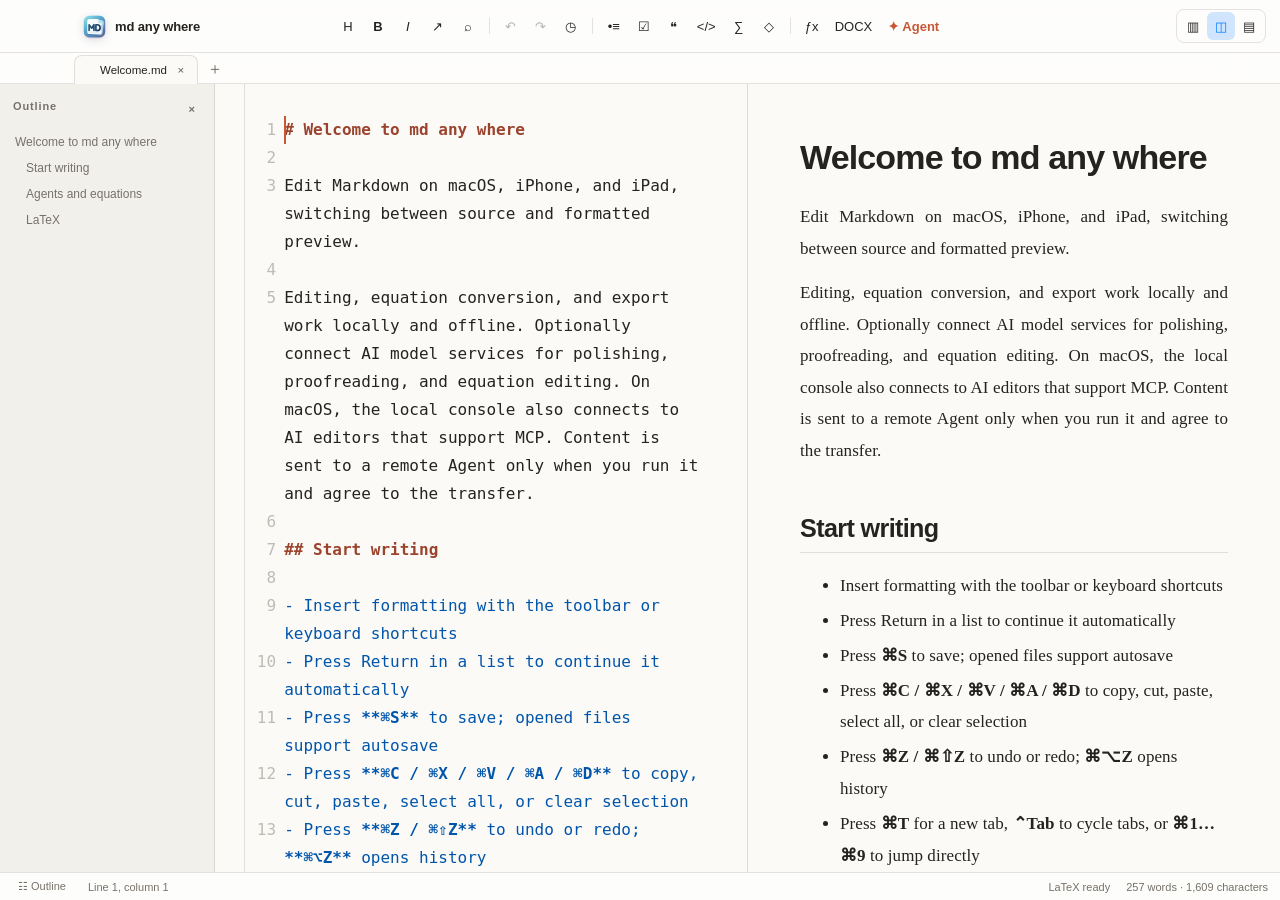
==== commit 75bdcc46: "Rename to md any where and add 50-locale offline UI" ====
--- a/Sources/DOTMD/Resources/index.html
+++ b/Sources/DOTMD/Resources/index.html
@@ -4,7 +4,7 @@
   <meta charset="utf-8">
   <meta name="viewport" content="width=device-width, initial-scale=1">
   <meta http-equiv="Content-Security-Policy" content="default-src 'self' data: blob:; script-src 'self'; style-src 'self' 'unsafe-inline'; font-src 'self' data:; img-src 'self' data: blob:; connect-src 'none'; media-src 'none'; frame-src 'none'; object-src 'none'; worker-src 'none'; base-uri 'none'; form-action 'none'">
-  <title>DOT MD</title>
+  <title>md any where</title>
   <link rel="stylesheet" href="vendor/codemirror/codemirror.css">
   <link rel="stylesheet" href="vendor/codemirror/addon/dialog/dialog.css">
   <link rel="stylesheet" href="vendor/katex/katex.min.css">
@@ -15,254 +15,255 @@
 <body>
   <header class="topbar">
     <div class="traffic-space"></div>
-    <div class="brand"><img class="brand-mark" src="Brand/DOT-MD-Mark.svg" alt=""><span>DOT MD</span></div>
-    <nav class="format-tools" aria-label="格式工具栏">
-      <button data-command="heading" title="标题（⌘⌥1）" aria-label="插入标题">H</button>
-      <button data-command="bold" title="粗体（⌘B）" aria-label="加粗选中文字"><b>B</b></button>
-      <button data-command="italic" title="斜体（⌘I）" aria-label="将选中文字设为斜体"><i>I</i></button>
-      <button data-command="link" title="链接（⌘K）" aria-label="插入链接">↗</button>
-      <button id="search-tools" title="查找与替换（⌘F）" aria-label="打开查找与替换">⌕</button>
+    <div class="brand" aria-label="md any where"><img class="brand-mark" src="Brand/DOT-MD-Mark.svg" alt=""><span>md any where</span></div>
+    <nav class="format-tools" aria-label="格式工具栏" data-i18n-aria-label="web.09be05e23e">
+      <button data-command="heading" title="标题（⌘⌥1）" aria-label="插入标题" data-i18n-title="web.45c6af14db" data-i18n-aria-label="web.2a6945300b">H</button>
+      <button data-command="bold" title="粗体（⌘B）" aria-label="加粗选中文字" data-i18n-title="web.8f138bde24" data-i18n-aria-label="web.b6b0f333dd"><b>B</b></button>
+      <button data-command="italic" title="斜体（⌘I）" aria-label="将选中文字设为斜体" data-i18n-title="web.0aa04f0c7c" data-i18n-aria-label="web.284243898c"><i>I</i></button>
+      <button data-command="link" title="链接（⌘K）" aria-label="插入链接" data-i18n-title="web.b1b0839f78" data-i18n-aria-label="web.1ad3caebdf">↗</button>
+      <button id="search-tools" title="查找与替换（⌘F）" aria-label="打开查找与替换" data-i18n-title="web.950a08eaf9" data-i18n-aria-label="web.59bd102e6a">⌕</button>
       <span class="divider"></span>
-      <button id="undo-action" title="回退（⌘Z）" aria-label="撤销上一步编辑">↶</button>
-      <button id="redo-action" title="前进（⌘⇧Z）" aria-label="重做上一步编辑">↷</button>
-      <button id="history-tools" title="操作记录（⌘⌥Z）" aria-label="打开操作记录">◷</button>
+      <button id="undo-action" title="回退（⌘Z）" aria-label="撤销上一步编辑" data-i18n-title="web.18120abba4" data-i18n-aria-label="web.3895d5aa41">↶</button>
+      <button id="redo-action" title="前进（⌘⇧Z）" aria-label="重做上一步编辑" data-i18n-title="web.8591f7b91f" data-i18n-aria-label="web.b1a568dccd">↷</button>
+      <button id="history-tools" title="操作记录（⌘⌥Z）" aria-label="打开操作记录" data-i18n-title="web.ca59d5c1a0" data-i18n-aria-label="web.f06abe28aa">◷</button>
       <span class="divider"></span>
-      <button data-command="bullet" title="无序列表" aria-label="插入无序列表">•≡</button>
-      <button data-command="task" title="任务列表" aria-label="插入任务列表">☑</button>
-      <button data-command="quote" title="引用" aria-label="插入引用">❝</button>
-      <button data-command="code" title="代码块" aria-label="插入代码块">&lt;/&gt;</button>
-      <button data-command="math" title="LaTeX 公式块（⌘⇧M）" aria-label="插入 LaTeX 公式块">∑</button>
-      <button data-command="diagram" title="Mermaid 流程图（⌘⇧G）" aria-label="插入 Mermaid 流程图">◇</button>
+      <button data-command="bullet" title="无序列表" aria-label="插入无序列表" data-i18n-title="web.9ee5773e25" data-i18n-aria-label="web.509385f5ea">•≡</button>
+      <button data-command="task" title="任务列表" aria-label="插入任务列表" data-i18n-title="web.c5ced4b36c" data-i18n-aria-label="web.f5560cf5c5">☑</button>
+      <button data-command="quote" title="引用" aria-label="插入引用" data-i18n-title="web.e0ec651f0d" data-i18n-aria-label="web.077fd1c85f">❝</button>
+      <button data-command="code" title="代码块" aria-label="插入代码块" data-i18n-title="web.ddb4a62881" data-i18n-aria-label="web.8805f8843a">&lt;/&gt;</button>
+      <button data-command="math" title="LaTeX 公式块（⌘⇧M）" aria-label="插入 LaTeX 公式块" data-i18n-title="web.dd90e1a788" data-i18n-aria-label="web.2c6d806ad1">∑</button>
+      <button data-command="diagram" title="Mermaid 流程图（⌘⇧G）" aria-label="插入 Mermaid 流程图" data-i18n-title="web.61ac51d81a" data-i18n-aria-label="web.518b33cee1">◇</button>
       <span class="divider"></span>
-      <button id="formula-tools" title="公式转换（⌘⌥M）" aria-label="打开公式转换器">ƒx</button>
-      <button id="docx-tools" title="导出 Word / WPS（⌘⇧D）" aria-label="打开 Word 和 WPS 导出">DOCX</button>
-      <button id="agent-tools" class="agent-button" title="Agent 编辑（⌘⇧A）" aria-label="打开 Agent 编辑台">✦ Agent</button>
+      <button id="formula-tools" title="公式转换（⌘⌥M）" aria-label="打开公式转换器" data-i18n-title="web.201e3c86dd" data-i18n-aria-label="web.41e24ef2fd">ƒx</button>
+      <button id="docx-tools" title="导出 Word / WPS（⌘⇧D）" aria-label="打开 Word 和 WPS 导出" data-i18n-title="web.e140ae2597" data-i18n-aria-label="web.ac3d89957f">DOCX</button>
+      <button id="agent-tools" class="agent-button" title="Agent 编辑（⌘⇧A）" aria-label="打开 Agent 编辑台" data-i18n-title="web.1aa91f5c98" data-i18n-aria-label="web.f69176cd64">✦ Agent</button>
     </nav>
-    <div class="view-switch" role="group" aria-label="视图模式">
-      <button data-mode="editor" title="仅编辑器" aria-label="仅显示编辑器" aria-pressed="false">▥</button>
-      <button data-mode="split" class="active" title="分栏" aria-label="同时显示编辑器和预览" aria-pressed="true">◫</button>
-      <button data-mode="preview" title="仅预览" aria-label="仅显示预览" aria-pressed="false">▤</button>
+    <div class="view-switch" role="group" aria-label="视图模式" data-i18n-aria-label="web.9f8f3cc264">
+      <button data-mode="editor" title="仅编辑器" aria-label="仅显示编辑器" aria-pressed="false" data-i18n-title="web.d9ef5143a0" data-i18n-aria-label="web.a4f9ccabef">▥</button>
+      <button data-mode="split" class="active" title="分栏" aria-label="同时显示编辑器和预览" aria-pressed="true" data-i18n-title="web.e02531a7e0" data-i18n-aria-label="web.2b4233e9a4">◫</button>
+      <button data-mode="preview" title="仅预览" aria-label="仅显示预览" aria-pressed="false" data-i18n-title="web.3bfe24e4e7" data-i18n-aria-label="web.80160e448f">▤</button>
     </div>
-    <div id="tabs-shell" aria-label="文稿标签页">
+    <div id="tabs-shell" aria-label="文稿标签页" data-i18n-aria-label="web.22ffb5406a">
       <div id="tabs-list"></div>
-      <button id="new-tab" title="新建标签页（⌘T）" aria-label="新建标签页">＋</button>
+      <button id="new-tab" title="新建标签页（⌘T）" aria-label="新建标签页" data-i18n-title="web.823987ec40" data-i18n-aria-label="web.edd38dfc7f">＋</button>
     </div>
   </header>
 
   <main id="workspace" class="mode-split outline-open">
     <aside id="outline">
-      <div class="outline-header">大纲 <button id="close-outline" aria-label="关闭大纲">×</button></div>
-      <div id="outline-list"><div class="outline-empty">添加标题后会在这里显示</div></div>
+      <div class="outline-header"><span data-i18n="web.79fadbc2db">大纲</span> <button id="close-outline" aria-label="关闭大纲" data-i18n-aria-label="web.1b401ae0be">×</button></div>
+      <div id="outline-list"><div class="outline-empty"><span data-i18n="web.e7680a6f85">添加标题后会在这里显示</span></div></div>
     </aside>
-    <section id="editor-pane">
-      <textarea id="source"></textarea>
+    <section id="editor-pane" dir="ltr">
+      <textarea dir="ltr" id="source"></textarea>
     </section>
     <div id="splitter"></div>
     <section id="preview-pane">
-      <article id="preview" class="markdown-body"></article>
+      <article id="preview" class="markdown-body" dir="auto"></article>
     </section>
   </main>
 
   <footer class="statusbar">
-    <button id="outline-toggle">☷ 大纲</button>
-    <span id="cursor-status">第 1 行，第 1 列</span>
+    <button id="outline-toggle"><span data-i18n="web.5bbe23b822">☷ 大纲</span></button>
+    <span id="cursor-status"><span data-i18n="web.cb5198f4db">第 1 行，第 1 列</span></span>
     <span class="status-spacer"></span>
-    <span id="latex-status">LaTeX 就绪</span>
-    <span id="word-count">0 字</span>
+    <span id="latex-status"><span data-i18n="web.2dbb6c0834">LaTeX 就绪</span></span>
+    <span id="word-count"><span data-i18n="web.b9cbf7938c">0 字</span></span>
   </footer>
 
   <dialog id="settings-dialog">
     <form method="dialog">
-      <h2>DOT MD 设置</h2>
+      <h2><span data-i18n="web.efb36d4e95">md any where 设置</span></h2>
+      <section class="settings-section" aria-labelledby="settings-language-title"><h3 id="settings-language-title"><span data-i18n="web.9f6fee1aba">语言</span></h3><div class="settings-group"><label class="setting-row setting-select"><span><span data-i18n="web.3d13868593">界面语言</span></span><select id="interface-language"></select></label><p class="settings-section-hint"><span data-i18n="web.e28e38f06d">自动使用系统语言；修改语言不会改动您的文稿。</span></p></div></section>
       <section class="settings-section" aria-labelledby="settings-writing-title">
-        <h3 id="settings-writing-title">写作与阅读</h3>
-        <div class="settings-group">
-          <label class="setting-row setting-slider"><span>编辑器字号</span><input id="font-size" type="range" min="13" max="24" value="16"><output id="font-size-value">16 px</output></label>
-          <label class="setting-row setting-slider"><span>预览宽度</span><input id="reading-width" type="range" min="560" max="1000" step="20" value="760"><output id="reading-width-value">760 px</output></label>
-          <label class="setting-row setting-toggle"><span>同步滚动</span><input id="sync-scroll" type="checkbox" checked></label>
-          <label class="setting-row setting-toggle"><span>显示行号</span><input id="line-numbers" type="checkbox" checked></label>
+        <h3 id="settings-writing-title"><span data-i18n="web.a06bbb21d2">写作与阅读</span></h3>
+        <div class="settings-group">
+          <label class="setting-row setting-slider"><span><span data-i18n="web.7c825e451a">编辑器字号</span></span><input id="font-size" type="range" min="13" max="24" value="16"><output id="font-size-value">16 px</output></label>
+          <label class="setting-row setting-slider"><span><span data-i18n="web.9ca5a8e5cf">预览宽度</span></span><input id="reading-width" type="range" min="560" max="1000" step="20" value="760"><output id="reading-width-value">760 px</output></label>
+          <label class="setting-row setting-toggle"><span><span data-i18n="web.f8a5d798e6">同步滚动</span></span><input id="sync-scroll" type="checkbox" checked></label>
+          <label class="setting-row setting-toggle"><span><span data-i18n="web.f7cfa333b5">显示行号</span></span><input id="line-numbers" type="checkbox" checked></label>
         </div>
       </section>
       <section class="settings-section" aria-labelledby="settings-history-title">
-        <h3 id="settings-history-title">操作记录</h3>
-        <div class="settings-group">
-          <label class="setting-row setting-slider"><span>历史记录步数</span><input id="history-depth" type="range" min="5" max="100" step="5" value="10"><output id="history-depth-value">10 步</output></label>
+        <h3 id="settings-history-title"><span data-i18n="web.b2db0d03bb">操作记录</span></h3>
+        <div class="settings-group">
+          <label class="setting-row setting-slider"><span><span data-i18n="web.ebea2ca1ea">历史记录步数</span></span><input id="history-depth" type="range" min="5" max="100" step="5" value="10"><output id="history-depth-value"><span data-i18n="web.e0caa9b0f4">10 步</span></output></label>
         </div>
       </section>
       <section class="settings-section" aria-labelledby="settings-appearance-title">
-        <h3 id="settings-appearance-title">外观</h3>
-        <div class="settings-group">
-          <label class="setting-row setting-toggle glass-setting"><span class="setting-description">液态玻璃效果<small>仅用于顶栏、侧边栏等导航控件；macOS 26 使用系统材质</small></span><input id="liquid-glass" type="checkbox"></label>
+        <h3 id="settings-appearance-title"><span data-i18n="web.86a63f23a0">外观</span></h3>
+        <div class="settings-group">
+          <label class="setting-row setting-toggle glass-setting"><span class="setting-description"><span data-i18n="web.2d8b989df6">液态玻璃效果</span><small><span data-i18n="web.6c00939269">仅用于顶栏、侧边栏等导航控件；macOS 26 使用系统材质</span></small></span><input id="liquid-glass" type="checkbox"></label>
         </div>
       </section>
       <section class="settings-section" aria-labelledby="settings-privacy-title">
-        <h3 id="settings-privacy-title">隐私</h3>
-        <div class="settings-group"><a id="open-privacy-policy" href="#privacy-policy">查看隐私政策与数据使用说明</a></div>
+        <h3 id="settings-privacy-title"><span data-i18n="web.86651d17a4">隐私</span></h3>
+        <div class="settings-group"><a id="open-privacy-policy" href="#privacy-policy"><span data-i18n="web.b58b4b9212">查看隐私政策与数据使用说明</span></a></div>
       </section>
       <section class="settings-section settings-agent-section" aria-labelledby="settings-agent-title">
-        <h3 id="settings-agent-title">Agent 与模型</h3>
-        <p class="settings-section-hint">在这里配置服务、模型和密钥；写作任务仍在 Agent 编辑台运行。密钥仅保存到 macOS 钥匙串。</p>
+        <h3 id="settings-agent-title"><span data-i18n="web.b8139387e5">Agent 与模型</span></h3>
+        <p class="settings-section-hint"><span data-i18n="web.54078a8d42">在这里配置服务、模型和密钥；写作任务仍在 Agent 编辑台运行。密钥仅保存到系统钥匙串。</span></p>
         <div id="agent-profiles"></div>
-        <div class="settings-section-actions"><button type="button" id="save-agents" class="primary">保存 Agent 配置</button></div>
+        <div class="settings-section-actions"><button type="button" id="save-agents" class="primary"><span data-i18n="web.de5a971a82">保存 Agent 配置</span></button></div>
       </section>
       <section class="settings-section" aria-labelledby="settings-console-title">
-        <h3 id="settings-console-title">Agent 控制台</h3>
-        <div class="settings-group">
-          <label class="setting-row setting-toggle"><span class="setting-description">允许本机 Agent 控制 DOT MD<small>使用 MCP / 命令行，不读取屏幕；默认关闭。每次读取或修改文稿都需要您在应用中确认。</small></span><input id="agent-console-enabled" type="checkbox"></label>
-          <label class="setting-row setting-select"><span class="setting-description">允许的操作<small>只操作已在 DOT MD 中打开的文稿</small></span><select id="agent-console-access"><option value="read">仅读取</option><option value="edit">读取与编辑</option></select></label>
+        <h3 id="settings-console-title"><span data-i18n="web.415cf907ad">Agent 控制台</span></h3>
+        <div class="settings-group">
+          <label class="setting-row setting-toggle"><span class="setting-description"><span data-i18n="web.1084ca327b">允许本机 Agent 控制 md any where</span><small><span data-i18n="web.a0f793a905">使用 MCP / 命令行，不读取屏幕；默认关闭。每次读取或修改文稿都需要您在应用中确认。</span></small></span><input id="agent-console-enabled" type="checkbox"></label>
+          <label class="setting-row setting-select"><span class="setting-description"><span data-i18n="web.c2dfb52ebd">允许的操作</span><small><span data-i18n="web.1f14ac2ce1">只操作已在 md any where 中打开的文稿</span></small></span><select id="agent-console-access"><option value="read" data-i18n="web.3eb8ebf259">仅读取</option><option value="edit" data-i18n="web.c314e42696">读取与编辑</option></select></label>
           <div class="agent-console-setup">
-            <label><span>接入平台</span><select id="agent-console-platform"><option value="codex">Codex CLI</option><option value="claude">Claude Code</option><option value="cursor">Cursor</option><option value="opencode">OpenCode</option><option value="generic">DeepSeek Harness / 其他 MCP</option></select></label>
-            <code id="agent-console-command">启用后显示接入命令</code>
-            <button type="button" id="copy-agent-console-command">复制接入命令</button>
-            <details><summary>直接控制命令</summary><code id="agent-console-cli-help">dotmd-agent status</code><p>支持 status、list、read、new、replace、append、diagram、find-replace、save；写入正文可从标准输入传入。</p></details>
-          </div>
-        </div>
-      </section>
-      <div class="dialog-actions"><button value="cancel" class="primary">完成</button></div>
+            <label><span><span data-i18n="web.f029747a95">接入平台</span></span><select id="agent-console-platform"><option value="codex">Codex CLI</option><option value="claude">Claude Code</option><option value="cursor">Cursor</option><option value="opencode">OpenCode</option><option value="generic" data-i18n="web.b208ee6dc9">DeepSeek Harness / 其他 MCP</option></select></label>
+            <code id="agent-console-command"><span data-i18n="web.1120ed9a0d">启用后显示接入命令</span></code>
+            <button type="button" id="copy-agent-console-command"><span data-i18n="web.0a2430b947">复制接入命令</span></button>
+            <details><summary><span data-i18n="web.73bb961558">直接控制命令</span></summary><code id="agent-console-cli-help">dotmd-agent status</code><p><span data-i18n="web.58f500fa3c">支持 status、list、read、new、replace、append、diagram、find-replace、save；写入正文可从标准输入传入。</span></p></details>
+          </div>
+        </div>
+      </section>
+      <div class="dialog-actions"><button value="cancel" class="primary"><span data-i18n="web.c0b3fbff51">完成</span></button></div>
     </form>
   </dialog>
 
   <dialog id="privacy-policy" class="large-dialog" aria-labelledby="privacy-policy-title">
     <form method="dialog">
-      <div class="dialog-title"><div><h2 id="privacy-policy-title">DOT MD 隐私政策与数据使用说明</h2><p>当前应用版本 1.0.0 · 2026 年 10 月 5 日</p></div><button value="cancel" class="icon-close" aria-label="关闭隐私政策">×</button></div>
+      <div class="dialog-title"><div><h2 id="privacy-policy-title"><span data-i18n="web.349ee665ca">md any where 隐私政策与数据使用说明</span></h2><p><span data-i18n="web.55241a1cbe">当前应用版本 1.0.0 · 2026 年 10 月 5 日</span></p></div><button value="cancel" class="icon-close" aria-label="关闭隐私政策" data-i18n-aria-label="web.29b878a100">×</button></div>
       <div class="privacy-policy-content">
-        <h3>本机文稿与草稿</h3><p>普通编辑、查找、离线预览、公式转换和导出在设备上完成；当前没有广告、遥测上传或开发者运营的文稿服务器。应用访问您选择或主动打开的文稿，不自行扫描其他资料。iPhone/iPad 会在应用私有容器保存当前标签页正文、最近保存内容及文件访问书签，供重启恢复。恢复副本使用系统文件保护，可能进入系统备份；选择 iCloud Drive 等文件提供商时，同步由相应服务及系统设置管理。</p>
-        <h3>设置、密钥与剪贴板</h3><p>偏好、端点、模型与工作流要求保存在本机。API Key 持久存入系统钥匙串；运行 Agent 时仍会作为认证信息发送给所配置端点或代理。请只使用可信地址。复制会写入系统剪贴板，粘贴会读取剪贴板；相关系统同步由您的系统设置决定。</p>
-        <h3>第三方 Agent</h3><p>所有 Agent 默认停用。每次远程运行前会列出接收服务/主机与发送范围，只有您明确同意本次发送才继续。请求可能包含任务要求、选区、上下文或全文；并行评审、共识及工作流也可能向多个已选服务发送前序答案。DOCX 排版 Agent 只接收排版要求与设置。内容直接发往配置端点；接收方也会收到认证和网络连接信息，可能关联您的 API 账户并保存日志。数据保留、训练设置和删除方式依实际服务商政策，应用不能承诺所有服务都不存储或立即删除。回环地址服务是否继续联网由其提供者决定。</p>
-        <h3>本机控制台</h3><p>MCP / 命令行控制台仅适用于 macOS，默认关闭且只监听回环地址。除状态检查外，文稿读取和修改请求仍需您在 DOT MD 中确认。Agent 宿主可能按自身策略处理获准读取的内容。</p>
-        <h3>撤回与删除</h3><p>您可拒绝单次发送、停用 Agent，或点击“清除密钥”并保存配置；停用服务不自动删除 Key。关闭移动端标签页会从后续恢复副本移除它，未保存内容先询问是否保存；不会删除已另存的文件或备份。卸载不保证清除钥匙串，请在服务商账户撤销不再使用的 Key。删除本机内容不会删除第三方已收到的数据。</p>
-        <h3>联系与完整说明</h3><p>完整政策随开源项目提供，计划公开地址为 github.com/mrckl-md/DOT-MD 的 PRIVACY.md；支持入口为同仓库 Issues。仓库公开前该入口尚不可用。反馈时不要附带真实 Key、私密文稿或未脱敏日志。正式商店版本还需发行者提供可访问政策链接及实际联系方式。</p>
-      </div>
-      <div class="dialog-actions"><button value="cancel" class="primary">完成</button></div>
+        <h3><span data-i18n="web.7e33876274">本机文稿与草稿</span></h3><p><span data-i18n="web.076b8b8bd6">普通编辑、查找、离线预览、公式转换和导出在设备上完成；当前没有广告、遥测上传或开发者运营的文稿服务器。应用访问您选择或主动打开的文稿，不自行扫描其他资料。iPhone/iPad 会在应用私有容器保存当前标签页正文、最近保存内容及文件访问书签，供重启恢复。恢复副本使用系统文件保护，可能进入系统备份；选择 iCloud Drive 等文件提供商时，同步由相应服务及系统设置管理。</span></p>
+        <h3><span data-i18n="web.ba2e93d089">设置、密钥与剪贴板</span></h3><p><span data-i18n="web.89b45a1ef8">偏好、端点、模型与工作流要求保存在本机。API Key 持久存入系统钥匙串；运行 Agent 时仍会作为认证信息发送给所配置端点或代理。请只使用可信地址。复制会写入系统剪贴板，粘贴会读取剪贴板；相关系统同步由您的系统设置决定。</span></p>
+        <h3><span data-i18n="web.b284b83af9">第三方 Agent</span></h3><p><span data-i18n="web.a1cdf5d17b">所有 Agent 默认停用。每次远程运行前会列出接收服务/主机与发送范围，只有您明确同意本次发送才继续。请求可能包含任务要求、选区、上下文或全文；并行评审、共识及工作流也可能向多个已选服务发送前序答案。DOCX 排版 Agent 只接收排版要求与设置。内容直接发往配置端点；接收方也会收到认证和网络连接信息，可能关联您的 API 账户并保存日志。数据保留、训练设置和删除方式依实际服务商政策，应用不能承诺所有服务都不存储或立即删除。回环地址服务是否继续联网由其提供者决定。</span></p>
+        <div data-privacy-console><h3><span data-i18n="web.6ad04eb333">本机控制台</span></h3><p><span data-i18n="web.566a7903cf">MCP / 命令行控制台仅适用于 macOS，默认关闭且只监听回环地址。除状态检查外，文稿读取和修改请求仍需您在 md any where 中确认。Agent 宿主可能按自身策略处理获准读取的内容。</span></p></div>
+        <h3><span data-i18n="web.db0ec44564">撤回与删除</span></h3><p><span data-i18n="web.6720138b35">您可拒绝单次发送、停用 Agent，或点击“清除密钥”并保存配置；停用服务不自动删除 Key。关闭移动端标签页会从后续恢复副本移除它，未保存内容先询问是否保存；不会删除已另存的文件或备份。卸载不保证清除钥匙串，请在服务商账户撤销不再使用的 Key。删除本机内容不会删除第三方已收到的数据。</span></p>
+        <h3><span data-i18n="web.82d254c825">联系与完整说明</span></h3><p><span data-i18n="web.bac7f2a471">完整政策见公开项目 github.com/mrckl-md/md-any-where 的 PRIVACY.md；支持入口为同仓库 Issues，也可发送邮件至 longshenggdgz@163.com。反馈时不要附带真实 Key、私密文稿或未脱敏日志。</span></p>
+      </div>
+      <div class="dialog-actions"><button value="cancel" class="primary"><span data-i18n="web.c0b3fbff51">完成</span></button></div>
     </form>
   </dialog>
 
   <dialog id="history-dialog" class="large-dialog history-dialog">
     <form method="dialog">
-      <div class="dialog-title"><div><h2>操作记录</h2><p>选择任意记录，将当前文稿回退或前进到该状态。</p></div><button value="cancel" class="icon-close" aria-label="关闭操作记录">×</button></div>
+      <div class="dialog-title"><div><h2><span data-i18n="web.b2db0d03bb">操作记录</span></h2><p><span data-i18n="web.1edd6dc6f6">选择任意记录，将当前文稿回退或前进到该状态。</span></p></div><button value="cancel" class="icon-close" aria-label="关闭操作记录" data-i18n-aria-label="web.2dfdc5d758">×</button></div>
       <div id="history-list" class="history-list"></div>
-      <p class="format-hint">每个标签页分别保存记录；达到设置中的步数后，最旧记录会自动移除。回退后继续编辑会建立新的历史分支。</p>
+      <p class="format-hint"><span data-i18n="web.03d8c69700">每个标签页分别保存记录；达到设置中的步数后，最旧记录会自动移除。回退后继续编辑会建立新的历史分支。</span></p>
     </form>
   </dialog>
 
   <dialog id="formula-dialog" class="large-dialog">
     <form method="dialog">
-      <div class="dialog-title"><div><h2>公式转换器</h2><p>选中公式后规范化，并复制到学术编辑软件。</p></div><button value="cancel" class="icon-close" aria-label="关闭公式转换器">×</button></div>
-      <label class="stack"><span>原始公式或普通数学文本</span><textarea id="formula-source" rows="4" placeholder="例如：积分 0 到无穷 e^-x^2 dx，或 ∑(1/n²)"></textarea></label>
-      <div id="formula-preview" class="formula-preview">输入公式后在此预览</div>
+      <div class="dialog-title"><div><h2><span data-i18n="web.f4c180865c">公式转换器</span></h2><p><span data-i18n="web.a5c6197f74">选中公式后规范化，并复制到学术编辑软件。</span></p></div><button value="cancel" class="icon-close" aria-label="关闭公式转换器" data-i18n-aria-label="web.892521d16c">×</button></div>
+      <label class="stack"><span><span data-i18n="web.71bca31196">原始公式或普通数学文本</span></span><textarea dir="auto" id="formula-source" rows="4" placeholder="例如：积分 0 到无穷 e^-x^2 dx，或 ∑(1/n²)" data-i18n-placeholder="web.b466da71d6"></textarea></label>
+      <div id="formula-preview" class="formula-preview"><span data-i18n="web.c5b03d3223">输入公式后在此预览</span></div>
       <div class="formula-actions">
-        <button type="button" id="formula-normalize">自动转换为 LaTeX</button>
-        <button type="button" id="formula-agent">让 Agent 修正</button>
-        <select id="formula-target" aria-label="目标公式格式">
-          <option value="word">Word / Microsoft 365</option><option value="wps">WPS 公式</option>
+        <button type="button" id="formula-normalize"><span data-i18n="web.231009a869">自动转换为 LaTeX</span></button>
+        <button type="button" id="formula-agent"><span data-i18n="web.637065eb5f">让 Agent 修正</span></button>
+        <select id="formula-target" aria-label="目标公式格式" data-i18n-aria-label="web.eb891d7981">
+          <option value="word">Word / Microsoft 365</option><option value="wps" data-i18n="web.945a670528">WPS 公式</option>
           <option value="mathml">MathML / LibreOffice</option><option value="latex">LaTeX / Overleaf</option>
-          <option value="svg">SVG（视觉保真）</option>
+          <option value="svg" data-i18n="web.b7e3cbd6bd">SVG（视觉保真）</option>
         </select>
-        <button type="button" id="formula-copy" class="primary">复制公式</button>
-        <button type="button" id="formula-replace">替换选中内容</button>
-      </div>
-      <p class="format-hint">Word/WPS：先插入公式框（Word 为 ⌥=，输入格式选 LaTeX），再粘贴即可保持可编辑；剪贴板同时提供 MathML、LaTeX 与 SVG，目标软件会选择它支持的最佳格式。</p>
+        <button type="button" id="formula-copy" class="primary"><span data-i18n="web.8c278a5302">复制公式</span></button>
+        <button type="button" id="formula-replace"><span data-i18n="web.680c8de0e7">替换选中内容</span></button>
+      </div>
+      <p class="format-hint"><span data-i18n="web.bc9616d7cc">Word/WPS：先插入公式框（Word 为 ⌥=，输入格式选 LaTeX），再粘贴即可保持可编辑；剪贴板同时提供 MathML、LaTeX 与 SVG，目标软件会选择它支持的最佳格式。</span></p>
     </form>
   </dialog>
 
   <dialog id="search-dialog" class="large-dialog search-dialog">
     <form method="dialog">
-      <div class="dialog-title"><div><h2>查找与替换</h2><p>支持精确、忽略大小写、模糊和 Agent 语义查找。</p></div><button value="cancel" class="icon-close" aria-label="关闭查找与替换">×</button></div>
+      <div class="dialog-title"><div><h2><span data-i18n="web.7ca4c37480">查找与替换</span></h2><p><span data-i18n="web.5c4ac4e453">支持精确、忽略大小写、模糊和 Agent 语义查找。</span></p></div><button value="cancel" class="icon-close" aria-label="关闭查找与替换" data-i18n-aria-label="web.3df8670798">×</button></div>
       <div class="search-grid">
-        <label class="stack"><span>查找</span><input id="search-query" type="search" autocomplete="off" placeholder="输入文字或语义描述…"></label>
-        <label class="stack"><span>替换为</span><input id="replace-value" type="text" autocomplete="off" placeholder="替换内容（可留空）"></label>
-        <label class="stack"><span>匹配方式</span><select id="search-mode"><option value="exact">精确匹配</option><option value="case-insensitive">忽略大小写</option><option value="fuzzy">模糊匹配</option></select></label>
+        <label class="stack"><span><span data-i18n="web.3003318e72">查找</span></span><input id="search-query" type="search" autocomplete="off" placeholder="输入文字或语义描述…" data-i18n-placeholder="web.cd06010ebd"></label>
+        <label class="stack"><span><span data-i18n="web.7d37f05964">替换为</span></span><input id="replace-value" type="text" autocomplete="off" placeholder="替换内容（可留空）" data-i18n-placeholder="web.d2d0878f3c"></label>
+        <label class="stack"><span><span data-i18n="web.e1f0f1cb1a">匹配方式</span></span><select id="search-mode"><option value="exact" data-i18n="web.391fe725d0">精确匹配</option><option value="case-insensitive" data-i18n="web.4c8f727248">忽略大小写</option><option value="fuzzy" data-i18n="web.11d3fca99f">模糊匹配</option></select></label>
       </div>
       <div class="search-actions">
-        <button type="button" id="find-previous">上一个 ⇧↩</button>
-        <button type="button" id="find-next" class="primary">下一个 ↩</button>
-        <button type="button" id="replace-current">替换当前</button>
-        <button type="button" id="replace-all">全部替换</button>
+        <button type="button" id="find-previous"><span data-i18n="web.2bafd20dd2">上一个 ⇧↩</span></button>
+        <button type="button" id="find-next" class="primary"><span data-i18n="web.13f8ca78d5">下一个 ↩</span></button>
+        <button type="button" id="replace-current"><span data-i18n="web.638c248629">替换当前</span></button>
+        <button type="button" id="replace-all"><span data-i18n="web.2357445f30">全部替换</span></button>
         <span class="action-spacer"></span>
-        <button type="button" id="agent-find">✦ Agent 查找</button>
-        <button type="button" id="agent-summary">✦ 总结全文</button>
-      </div>
-      <div id="search-status" class="search-status">输入内容开始查找</div>
+        <button type="button" id="agent-find"><span data-i18n="web.d1f9739e64">✦ Agent 查找</span></button>
+        <button type="button" id="agent-summary"><span data-i18n="web.694bac25c9">✦ 总结全文</span></button>
+      </div>
+      <div id="search-status" class="search-status"><span data-i18n="web.5c6ceaf3d6">输入内容开始查找</span></div>
       <div id="search-results" class="agent-results"></div>
-      <p class="format-hint">普通和模糊查找完全在本机进行。只有主动点击 Agent 查找或总结全文，当前完整文稿才会发送给已启用的 Agent。</p>
+      <p class="format-hint"><span data-i18n="web.2f8c974cff">普通和模糊查找完全在本机进行。只有主动点击 Agent 查找或总结全文，当前完整文稿才会发送给已启用的 Agent。</span></p>
     </form>
   </dialog>
 
   <dialog id="agent-dialog" class="large-dialog agent-dialog">
     <form method="dialog">
-      <div class="dialog-title"><div><h2>Agent 编辑台</h2><p>可单独运行一个模型，或组成并行评审 / 共识集群。</p></div><button value="cancel" class="icon-close" aria-label="关闭 Agent 编辑台">×</button></div>
+      <div class="dialog-title"><div><h2><span data-i18n="web.46f461e5d0">Agent 编辑台</span></h2><p><span data-i18n="web.00262849e8">可单独运行一个模型，或组成并行评审 / 共识集群。</span></p></div><button value="cancel" class="icon-close" aria-label="关闭 Agent 编辑台" data-i18n-aria-label="web.4e06764df5">×</button></div>
       <div class="agent-compose">
-        <select id="agent-action"><option value="将选中内容改写得准确、清晰、适合学术写作">学术润色</option><option value="把选中内容转换为正确、可渲染的 LaTeX 公式，只返回公式源码">生成 / 修正公式</option><option value="用不要求数学背景的语言解释选中公式及每个符号">解释公式</option><option value="检查选中内容的逻辑、符号一致性和格式问题并给出修订稿">校对与审查</option><option value="总结完整文稿，生成结构清晰、可直接保存为 Markdown 的总结；保留关键结论、论据、公式和待办事项">总结全文为新文稿</option><option value="custom">自定义任务</option></select>
-        <textarea id="agent-instruction" rows="2" placeholder="告诉 Agent 要怎样编辑…"></textarea>
-        <select id="cluster-mode" aria-label="Agent 工作方式"><option value="single">单 Agent</option><option value="parallel">并行评审</option><option value="consensus">Agent 集群：并行 + 共识合并</option><option value="workflow">我的工作流程</option></select>
-        <button type="button" id="agent-run" class="primary">运行 Agent</button>
-      </div>
-      <section id="workflow-builder" class="workflow-builder" hidden aria-label="我的文字工作流程">
-        <div class="workflow-heading"><div><h3>我的文字工作流程</h3><p>按顺序完成每一步；“并行评审”会让几位 Agent 同时提出意见。</p></div><button type="button" id="workflow-template">使用常用流程</button></div>
-        <label class="workflow-goal"><span>一句话描述想完成的事</span><textarea id="workflow-goal" rows="2" maxlength="1500" placeholder="例如：先润色论文摘要，让两位 Agent 分别审查，再综合成最终版本"></textarea></label>
-        <div class="workflow-actions"><select id="workflow-planner" aria-label="负责设计流程的 Agent"></select><button type="button" id="workflow-generate">✦ Agent 设计流程</button><button type="button" id="workflow-add">＋ 添加一步</button></div>
-        <div class="workflow-actions"><label>处理范围 <select id="workflow-scope"><option value="nearby">选中文字与附近内容</option><option value="full">完整文稿</option></select></label><label>完成后 <select id="workflow-outcome"><option value="edit">查看建议，再决定是否替换</option><option value="summary">可生成新的 .md 文稿</option></select></label></div>
-        <p class="format-hint">设计流程时仅发送上面的一句话与可用 Agent 名称，不发送文稿。生成的步骤要先确认，且不会自动运行。</p>
+        <select id="agent-action"><option value="将选中内容改写得准确、清晰、适合学术写作" data-i18n-value="web.d8c1445c23" data-i18n="web.0f530a3545">学术润色</option><option value="把选中内容转换为正确、可渲染的 LaTeX 公式，只返回公式源码" data-i18n-value="web.0208ce3bf7" data-i18n="web.1f029730cc">生成 / 修正公式</option><option value="用不要求数学背景的语言解释选中公式及每个符号" data-i18n-value="web.2dc8172264" data-i18n="web.bd1e003bd3">解释公式</option><option value="检查选中内容的逻辑、符号一致性和格式问题并给出修订稿" data-i18n-value="web.fa8c672c8c" data-i18n="web.1bf9571521">校对与审查</option><option data-purpose="summary" value="总结完整文稿，生成结构清晰、可直接保存为 Markdown 的总结；保留关键结论、论据、公式和待办事项" data-i18n-value="web.d8a30b0a3a" data-i18n="web.4fbaef213d">总结全文为新文稿</option><option value="custom" data-i18n="web.443fa4e9db">自定义任务</option></select>
+        <textarea dir="auto" id="agent-instruction" rows="2" placeholder="告诉 Agent 要怎样编辑…" data-i18n-placeholder="web.64f9d71263"></textarea>
+        <select id="cluster-mode" aria-label="Agent 工作方式" data-i18n-aria-label="web.2df0cf3608"><option value="single" data-i18n="web.61d40dc5cc">单 Agent</option><option value="parallel" data-i18n="web.193a0c4bf7">并行评审</option><option value="consensus" data-i18n="web.1d7f95662d">Agent 集群：并行 + 共识合并</option><option value="workflow" data-i18n="web.bdb71ed38b">我的工作流程</option></select>
+        <button type="button" id="agent-run" class="primary"><span data-i18n="web.50b8423f6d">运行 Agent</span></button>
+      </div>
+      <section id="workflow-builder" class="workflow-builder" hidden aria-label="我的文字工作流程" data-i18n-aria-label="web.7f53134a4f">
+        <div class="workflow-heading"><div><h3><span data-i18n="web.7f53134a4f">我的文字工作流程</span></h3><p><span data-i18n="web.5d09389ba7">按顺序完成每一步；“并行评审”会让几位 Agent 同时提出意见。</span></p></div><button type="button" id="workflow-template"><span data-i18n="web.f141960e82">使用常用流程</span></button></div>
+        <label class="workflow-goal"><span><span data-i18n="web.abe7e50a86">一句话描述想完成的事</span></span><textarea dir="auto" id="workflow-goal" rows="2" maxlength="1500" placeholder="例如：先润色论文摘要，让两位 Agent 分别审查，再综合成最终版本" data-i18n-placeholder="web.be502c93c7"></textarea></label>
+        <div class="workflow-actions"><select id="workflow-planner" aria-label="负责设计流程的 Agent" data-i18n-aria-label="web.33581ed076"></select><button type="button" id="workflow-generate"><span data-i18n="web.ed9dd3a897">✦ Agent 设计流程</span></button><button type="button" id="workflow-add"><span data-i18n="web.7307200195">＋ 添加一步</span></button></div>
+        <div class="workflow-actions"><label><span data-i18n="web.2387b4214d">处理范围</span> <select id="workflow-scope"><option value="nearby" data-i18n="web.c18c493c8a">选中文字与附近内容</option><option value="full" data-i18n="web.48511381c4">完整文稿</option></select></label><label><span data-i18n="web.0a6f2e3d82">完成后</span> <select id="workflow-outcome"><option value="edit" data-i18n="web.336df8de13">查看建议，再决定是否替换</option><option value="summary" data-i18n="web.5f12da9f53">可生成新的 .md 文稿</option></select></label></div>
+        <p class="format-hint"><span data-i18n="web.8e2610a149">设计流程时仅发送上面的一句话与可用 Agent 名称，不发送文稿。生成的步骤要先确认，且不会自动运行。</span></p>
         <div id="workflow-proposal" class="workflow-proposal" hidden></div>
         <div id="workflow-stages" class="workflow-stages"></div>
         <p id="workflow-preview" class="workflow-preview" aria-live="polite" tabindex="-1"></p>
       </section>
-      <div class="agent-settings-link"><span id="agent-active-services">服务、模型和 API Key 在“设置 → Agent 与模型”中管理。</span><button type="button" id="agent-open-settings">管理 Agent…</button></div>
-      <p class="format-hint">只有点击“运行 Agent”后，任务所需的选中内容或全文才会发送给已勾选的服务。工作流的后续步骤还会收到之前的 Agent 答案。并行与共识模式会产生多次 API 调用，费用由各供应商账户承担；本地 Agent 不离开电脑。</p>
-      <div id="agent-results" class="agent-results"><div class="empty-result">先在文稿中选择内容，或直接描述编辑任务。</div></div>
+      <div class="agent-settings-link"><span id="agent-active-services"><span data-i18n="web.006eb8364a">服务、模型和 API Key 在“设置 → Agent 与模型”中管理。</span></span><button type="button" id="agent-open-settings"><span data-i18n="web.81f3640967">管理 Agent…</span></button></div>
+      <p class="format-hint"><span data-i18n="web.a3924b3f8a">只有点击“运行 Agent”后，任务所需的选中内容或全文才会发送给已勾选的服务。工作流的后续步骤还会收到之前的 Agent 答案。并行与共识模式会产生多次 API 调用，费用由各供应商账户承担；本地 Agent 在所配置的本地服务上处理。</span></p>
+      <div id="agent-results" class="agent-results"><div class="empty-result"><span data-i18n="web.2435d2b1a4">先在文稿中选择内容，或直接描述编辑任务。</span></div></div>
     </form>
   </dialog>
 
   <dialog id="docx-dialog" class="large-dialog docx-dialog">
     <form method="dialog">
-      <div class="dialog-title"><div><h2>导出 Word / WPS</h2><p>生成标准 .docx 文件；Word 与 WPS 使用同一文件，无需专有 .wps 格式。</p></div><button value="cancel" class="icon-close" aria-label="关闭 Word 和 WPS 导出">×</button></div>
+      <div class="dialog-title"><div><h2><span data-i18n="web.542fb405c2">导出 Word / WPS</span></h2><p><span data-i18n="web.3129a000b0">生成标准 .docx 文件；Word 与 WPS 使用同一文件，无需专有 .wps 格式。</span></p></div><button value="cancel" class="icon-close" aria-label="关闭 Word 和 WPS 导出" data-i18n-aria-label="web.b5718c2e83">×</button></div>
       <div class="docx-layout">
         <div class="docx-controls">
-          <label class="stack"><span>排版预设</span><select id="docx-preset"><option value="custom">自定义</option><option value="standard">通用文稿</option><option value="academic-cn">中文学术论文</option><option value="report">简洁报告</option></select></label>
+          <label class="stack"><span><span data-i18n="web.f2efed2607">排版预设</span></span><select id="docx-preset"><option value="custom" data-i18n="web.4eafa9e925">自定义</option><option value="standard" data-i18n="web.ace3caab31">通用文稿</option><option value="academic-cn" data-i18n="web.8f1d4b25e7">中文学术论文</option><option value="report" data-i18n="web.24a90a03ee">简洁报告</option></select></label>
           <div class="docx-font-groups">
             <section class="docx-font-group" aria-labelledby="docx-body-font-title">
-              <h3 id="docx-body-font-title">正文</h3>
-              <label class="stack"><span>中文字体</span><input id="docx-body-cjk-font" list="docx-fonts" value="宋体"></label>
-              <label class="stack"><span>英文字体</span><input id="docx-body-latin-font" list="docx-fonts" value="Times New Roman"></label>
+              <h3 id="docx-body-font-title"><span data-i18n="web.d661c3d96d">正文</span></h3>
+              <label class="stack"><span><span data-i18n="web.98259098f2">中文字体</span></span><input id="docx-body-cjk-font" list="docx-fonts" value="宋体"></label>
+              <label class="stack"><span><span data-i18n="web.9db9994593">英文字体</span></span><input id="docx-body-latin-font" list="docx-fonts" value="Times New Roman"></label>
             </section>
             <section class="docx-font-group" aria-labelledby="docx-heading-font-title">
-              <h3 id="docx-heading-font-title">标题</h3>
-              <label class="stack"><span>中文字体</span><input id="docx-heading-cjk-font" list="docx-fonts" value="黑体"></label>
-              <label class="stack"><span>英文字体</span><input id="docx-heading-latin-font" list="docx-fonts" value="Arial"></label>
+              <h3 id="docx-heading-font-title"><span data-i18n="web.c3405f8c7d">标题</span></h3>
+              <label class="stack"><span><span data-i18n="web.98259098f2">中文字体</span></span><input id="docx-heading-cjk-font" list="docx-fonts" value="黑体"></label>
+              <label class="stack"><span><span data-i18n="web.9db9994593">英文字体</span></span><input id="docx-heading-latin-font" list="docx-fonts" value="Arial"></label>
             </section>
             <section class="docx-font-group" aria-labelledby="docx-math-font-title">
-              <h3 id="docx-math-font-title">公式</h3>
-              <label class="stack"><span>中文字符字体</span><input id="docx-math-cjk-font" list="docx-fonts" value="宋体"></label>
-              <label class="stack"><span>英文字母与符号字体</span><input id="docx-math-latin-font" list="docx-fonts" value="Cambria Math"></label>
+              <h3 id="docx-math-font-title"><span data-i18n="web.f3fccedacb">公式</span></h3>
+              <label class="stack"><span><span data-i18n="web.2186e48d17">中文字符字体</span></span><input id="docx-math-cjk-font" list="docx-fonts" value="宋体"></label>
+              <label class="stack"><span><span data-i18n="web.ed8545e13d">英文字母与符号字体</span></span><input id="docx-math-latin-font" list="docx-fonts" value="Cambria Math"></label>
             </section>
           </div>
           <div class="docx-grid">
-            <label class="stack"><span>代码字体</span><input id="docx-code-font" list="docx-fonts" value="Menlo"></label>
-            <label class="stack"><span>正文字号 pt</span><input id="docx-body-size" type="number" min="8" max="24" step=".5" value="11"></label>
-            <label class="stack"><span>标题放大倍数</span><input id="docx-heading-scale" type="number" min="1.05" max="2.4" step=".05" value="1.55"></label>
-            <label class="stack"><span>行距倍数</span><input id="docx-line-spacing" type="number" min="1" max="3" step=".1" value="1.5"></label>
-            <label class="stack"><span>段后间距 pt</span><input id="docx-paragraph-after" type="number" min="0" max="36" step="1" value="8"></label>
-            <label class="stack"><span>首行缩进 mm</span><input id="docx-first-line-indent" type="number" min="0" max="20" step="1" value="0"></label>
-            <label class="stack"><span>正文对齐</span><select id="docx-body-align"><option value="justify">两端对齐</option><option value="left">左对齐</option><option value="center">居中</option><option value="right">右对齐</option></select></label>
-            <label class="stack"><span>标题对齐</span><select id="docx-heading-align"><option value="left">左对齐</option><option value="center">居中</option><option value="right">右对齐</option></select></label>
-            <label class="stack"><span>纸张</span><select id="docx-page-size"><option value="letter">Letter</option><option value="a4">A4</option></select></label>
-            <label class="stack"><span>页码</span><select id="docx-page-numbers"><option value="false">不显示</option><option value="true">页脚居中</option></select></label>
-            <label class="stack"><span>上边距 mm</span><input id="docx-margin-top" type="number" min="10" max="50" step="1" value="25"></label>
-            <label class="stack"><span>下边距 mm</span><input id="docx-margin-bottom" type="number" min="10" max="50" step="1" value="25"></label>
-            <label class="stack"><span>左边距 mm</span><input id="docx-margin-left" type="number" min="10" max="50" step="1" value="25"></label>
-            <label class="stack"><span>右边距 mm</span><input id="docx-margin-right" type="number" min="10" max="50" step="1" value="25"></label>
+            <label class="stack"><span><span data-i18n="web.e421073300">代码字体</span></span><input id="docx-code-font" list="docx-fonts" value="Menlo"></label>
+            <label class="stack"><span><span data-i18n="web.5a2c1a2040">正文字号 pt</span></span><input id="docx-body-size" type="number" min="8" max="24" step=".5" value="11"></label>
+            <label class="stack"><span><span data-i18n="web.22afcef158">标题放大倍数</span></span><input id="docx-heading-scale" type="number" min="1.05" max="2.4" step=".05" value="1.55"></label>
+            <label class="stack"><span><span data-i18n="web.9beebc04cb">行距倍数</span></span><input id="docx-line-spacing" type="number" min="1" max="3" step=".1" value="1.5"></label>
+            <label class="stack"><span><span data-i18n="web.27cc829eb9">段后间距 pt</span></span><input id="docx-paragraph-after" type="number" min="0" max="36" step="1" value="8"></label>
+            <label class="stack"><span><span data-i18n="web.22d8cbc600">首行缩进 mm</span></span><input id="docx-first-line-indent" type="number" min="0" max="20" step="1" value="0"></label>
+            <label class="stack"><span><span data-i18n="web.abf73d3790">正文对齐</span></span><select id="docx-body-align"><option value="justify" data-i18n="web.c5cd15befd">两端对齐</option><option value="left" data-i18n="web.2bd7448606">左对齐</option><option value="center" data-i18n="web.4cc3885c18">居中</option><option value="right" data-i18n="web.331c711e06">右对齐</option></select></label>
+            <label class="stack"><span><span data-i18n="web.27c371c9bb">标题对齐</span></span><select id="docx-heading-align"><option value="left" data-i18n="web.2bd7448606">左对齐</option><option value="center" data-i18n="web.4cc3885c18">居中</option><option value="right" data-i18n="web.331c711e06">右对齐</option></select></label>
+            <label class="stack"><span><span data-i18n="web.8362011f8e">纸张</span></span><select id="docx-page-size"><option value="letter">Letter</option><option value="a4">A4</option></select></label>
+            <label class="stack"><span><span data-i18n="web.0c0c4dcb33">页码</span></span><select id="docx-page-numbers"><option value="false" data-i18n="web.fc3ffd80c4">不显示</option><option value="true" data-i18n="web.e6fb531772">页脚居中</option></select></label>
+            <label class="stack"><span><span data-i18n="web.09a5a24b0b">上边距 mm</span></span><input id="docx-margin-top" type="number" min="10" max="50" step="1" value="25"></label>
+            <label class="stack"><span><span data-i18n="web.737504829f">下边距 mm</span></span><input id="docx-margin-bottom" type="number" min="10" max="50" step="1" value="25"></label>
+            <label class="stack"><span><span data-i18n="web.78e601e69a">左边距 mm</span></span><input id="docx-margin-left" type="number" min="10" max="50" step="1" value="25"></label>
+            <label class="stack"><span><span data-i18n="web.1f4861e212">右边距 mm</span></span><input id="docx-margin-right" type="number" min="10" max="50" step="1" value="25"></label>
           </div>
           <datalist id="docx-fonts"><option value="Times New Roman"><option value="Arial"><option value="Calibri"><option value="Cambria"><option value="Cambria Math"><option value="STIX Two Math"><option value="宋体"><option value="黑体"><option value="楷体"><option value="仿宋"><option value="PingFang SC"><option value="Menlo"></datalist>
           <div class="docx-agent">
-            <label class="stack"><span>一句话排版要求</span><textarea id="docx-request" rows="2" placeholder="例如：A4，正文宋体小四，1.5 倍行距，首行缩进两字，标题黑体居中，页脚页码"></textarea></label>
-            <div class="docx-agent-actions"><select id="docx-agent-select" aria-label="排版 Agent"></select><button type="button" id="docx-agent-run">✦ Agent 生成设置</button><button type="button" id="docx-local-parse">本机识别常见要求</button></div>
+            <label class="stack"><span><span data-i18n="web.2bd7316781">一句话排版要求</span></span><textarea dir="auto" id="docx-request" rows="2" placeholder="例如：A4，正文宋体小四，1.5 倍行距，首行缩进两字，标题黑体居中，页脚页码" data-i18n-placeholder="web.3f39a4610d"></textarea></label>
+            <div class="docx-agent-actions"><select id="docx-agent-select" aria-label="排版 Agent" data-i18n-aria-label="web.90d3ccab20"></select><button type="button" id="docx-agent-run"><span data-i18n="web.e3adab4931">✦ Agent 生成设置</span></button><button type="button" id="docx-local-parse"><span data-i18n="web.47b73504d8">本机识别常见要求</span></button></div>
             <div id="docx-agent-proposal" class="docx-agent-proposal" role="status"></div>
-            <p class="format-hint">Agent 只接收上面的排版要求和当前设置，不接收文稿正文；仅在点击时请求所选服务。建议会先显示供确认，不自动改动文稿。</p>
-          </div>
-        </div>
-        <aside class="docx-side"><div id="docx-page-preview" class="docx-page-preview"><h3>文稿标题</h3><p>这是中文与 English 混排的正文预览，可调整字体、行距与对齐。</p><p class="docx-math-sample">公式示例：E = mc²，中文变量甲。</p></div><div id="docx-layout-summary" class="docx-layout-summary"></div><p class="format-hint">中文、英文和公式字体分别写入 DOCX；目标电脑缺少字体时，Word/WPS 可能替换。Times New Roman 等非数学专用字体也可能被公式排版引擎替换，分式与根号建议使用 Cambria Math 等数学字体。公式仍以可编辑的 Word 数学结构导出。</p></aside>
-      </div>
-      <div class="docx-footer"><button type="button" id="docx-export" class="primary">导出 .docx…</button></div>
+            <p class="format-hint"><span data-i18n="web.294dc0fbed">Agent 只接收上面的排版要求和当前设置，不接收文稿正文；仅在点击时请求所选服务。建议会先显示供确认，不自动改动文稿。</span></p>
+          </div>
+        </div>
+        <aside class="docx-side"><div id="docx-page-preview" class="docx-page-preview"><h3><span data-i18n="web.5c4f95ad79">文稿标题</span></h3><p><span data-i18n="web.ed52dba279">这是中文与 English 混排的正文预览，可调整字体、行距与对齐。</span></p><p class="docx-math-sample"><span data-i18n="web.27cbea00ec">公式示例：E = mc²，中文变量甲。</span></p></div><div id="docx-layout-summary" class="docx-layout-summary"></div><p class="format-hint"><span data-i18n="web.8408595a53">中文、英文和公式字体分别写入 DOCX；目标电脑缺少字体时，Word/WPS 可能替换。Times New Roman 等非数学专用字体也可能被公式排版引擎替换，分式与根号建议使用 Cambria Math 等数学字体。公式仍以可编辑的 Word 数学结构导出。</span></p></aside>
+      </div>
+      <div class="docx-footer"><button type="button" id="docx-export" class="primary"><span data-i18n="web.7b39206f34">导出 .docx…</span></button></div>
     </form>
   </dialog>
   <div id="toast" role="status"></div>
@@ -282,6 +283,8 @@
   <script src="vendor/markdown-it/markdown-it-footnote.min.js"></script>
   <script src="vendor/markdown-it/markdown-it-task-lists.min.js"></script>
   <script src="vendor/markdown-it/texmath.js"></script>
+  <script src="catalogs.js"></script>
+  <script src="i18n.js"></script>
   <script src="fuzzy-search.js"></script>
   <script src="docx-export.js"></script>
   <script src="workflow-core.js"></script>
--- a/Sources/DOTMD/Resources/styles.css
+++ b/Sources/DOTMD/Resources/styles.css
@@ -54,6 +54,7 @@
   width: 78px;
 }
 .brand {
+  min-width:0;
   padding-left: 82px;
   display: flex;
   align-items: center;
@@ -65,8 +66,14 @@
   -webkit-app-region:drag;
   cursor:default;
 }
+.brand span {
+  min-width:0;
+  overflow:hidden;
+  text-overflow:ellipsis;
+}
 .brand-mark {
   display:block;
+  flex:none;
   width:25px;
   height:25px;
   border-radius:8px;
@@ -1563,3 +1570,24 @@
     margin-right:9px;
   }
 }
+
+/* Interface direction is independent of the user's Markdown and source syntax. */
+html[dir="rtl"] .topbar { direction:ltr; }
+html[dir="rtl"] .format-tools,
+html[dir="rtl"] .view-switch,
+html[dir="rtl"] #tabs-shell,
+html[dir="rtl"] #outline { direction:rtl; }
+#workspace { direction:ltr; }
+#outline { text-align:start; }
+.tab-title,.outline-item,.ipad-menu-actions button { text-align:start; }
+#preview { unicode-bidi:plaintext; }
+.CodeMirror,#source,#preview pre,#preview code,.katex,.dotmd-flowchart-svg,
+#formula-source,#formula-preview,#agent-console-command,#agent-console-cli-help,
+.agent-profile .endpoint,.agent-profile .model,.agent-profile .key { direction:ltr; unicode-bidi:isolate; }
+html[dir="rtl"] .dialog-title,
+html[dir="rtl"] .setting-row,
+html[dir="rtl"] .workflow-heading { text-align:start; }
+html[dir="rtl"] .dialog-title .icon-close { margin-inline-start:auto; }
+#interface-language { min-width:0; max-width:100%; }
+.settings-section-hint,.setting-description,.dialog-title h2,
+.dialog-title p,.format-hint { overflow-wrap:anywhere; }
